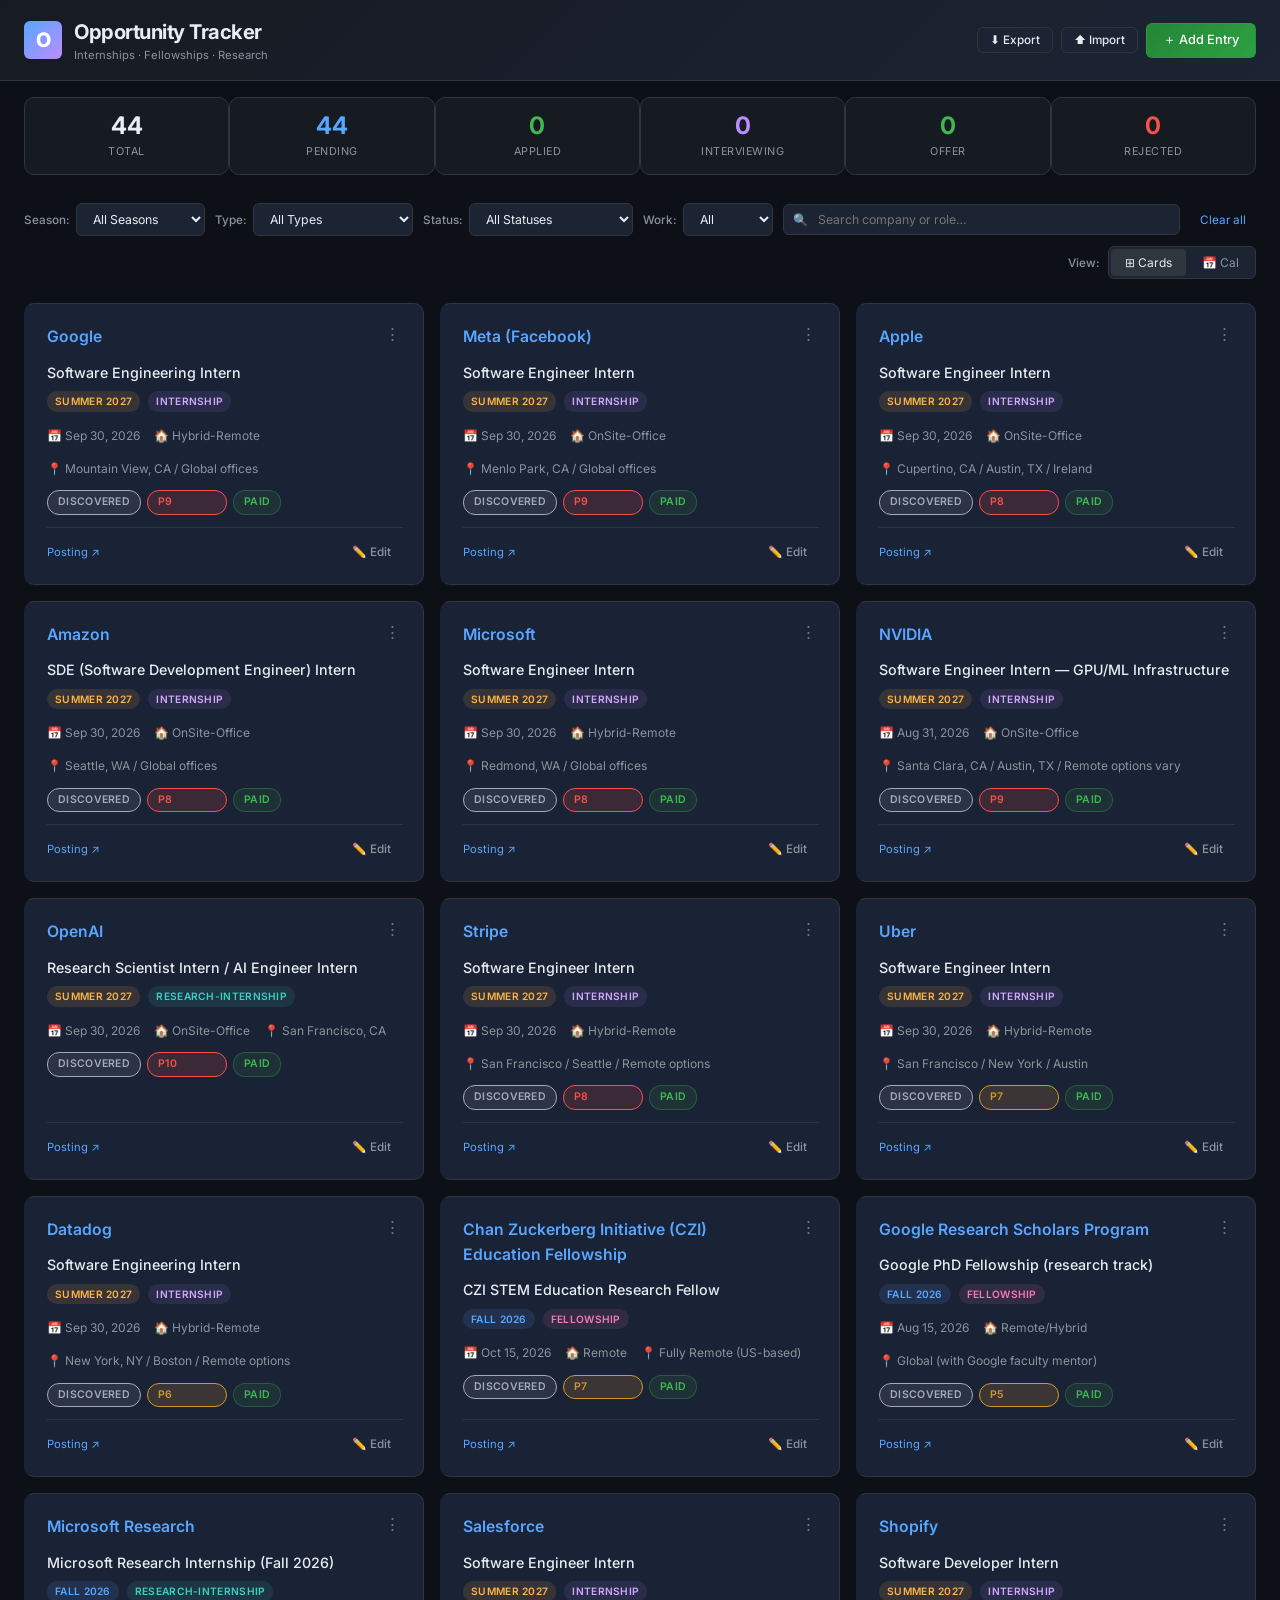
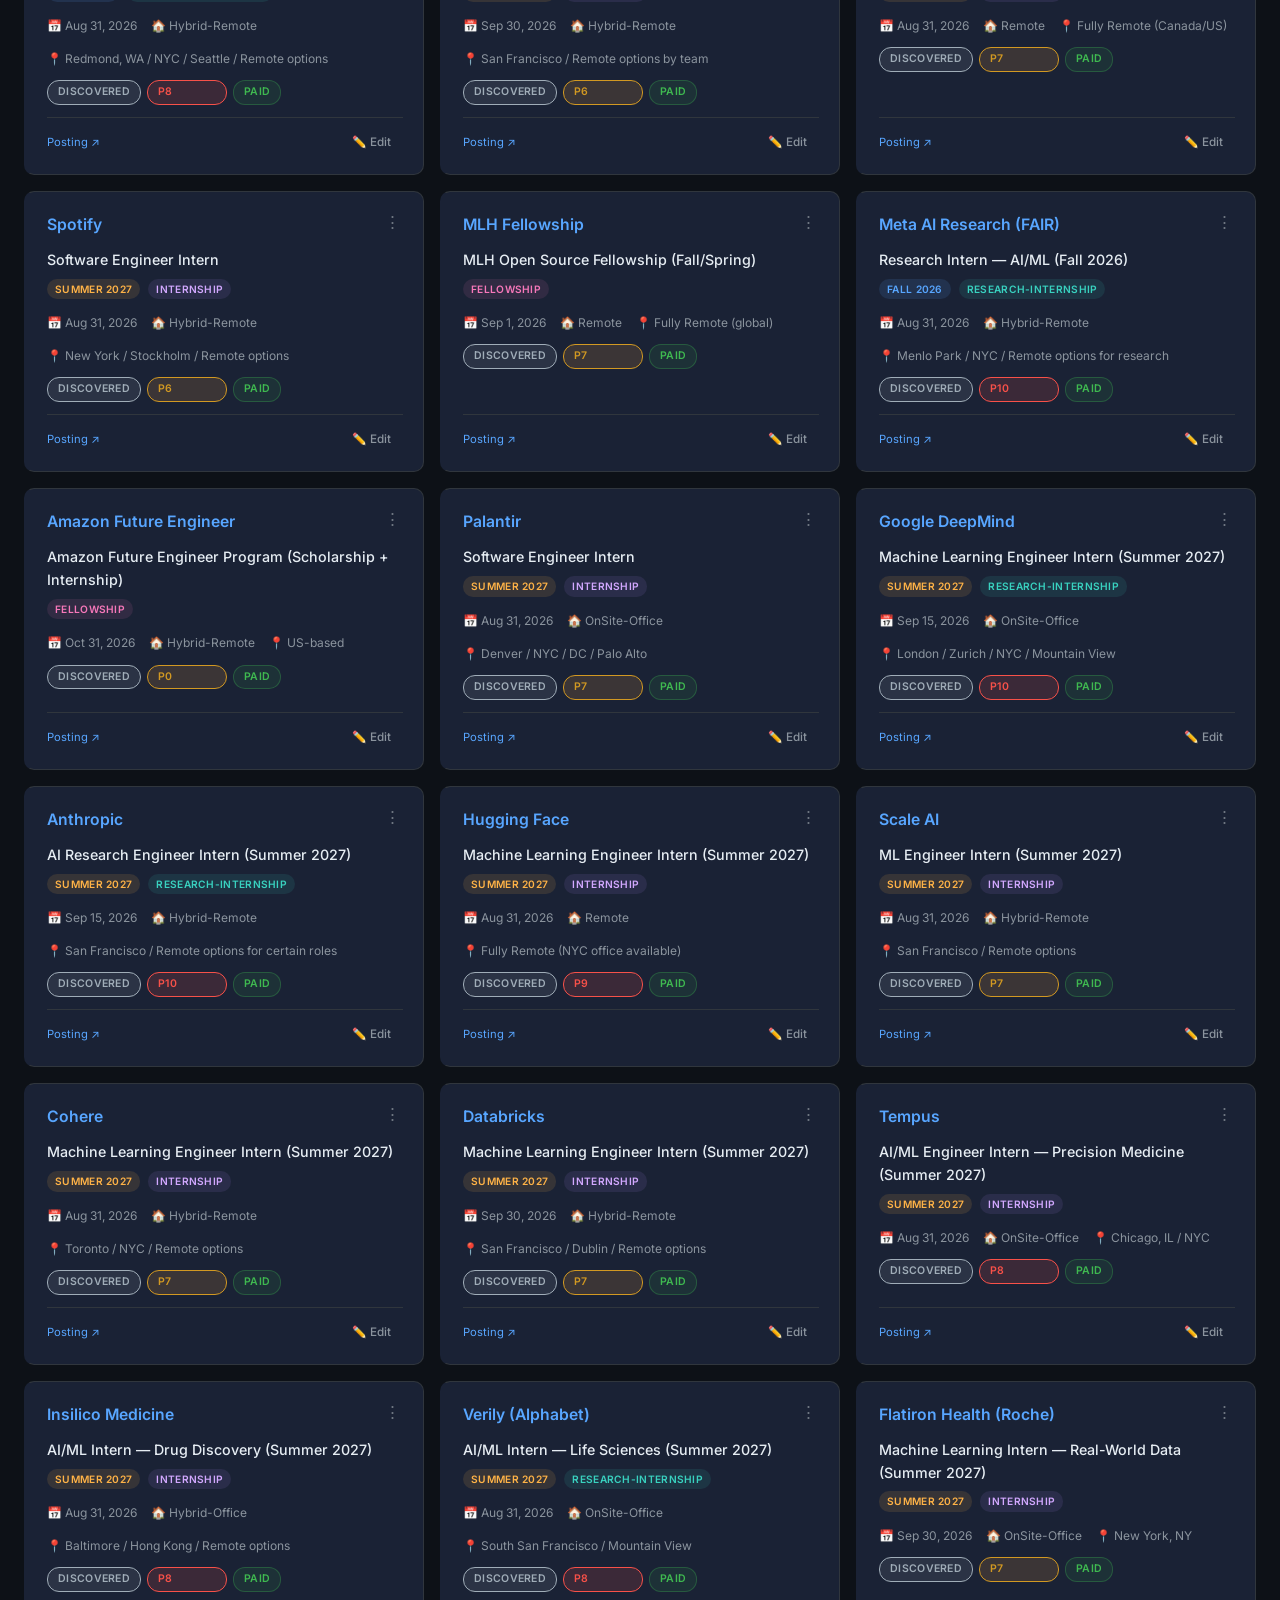
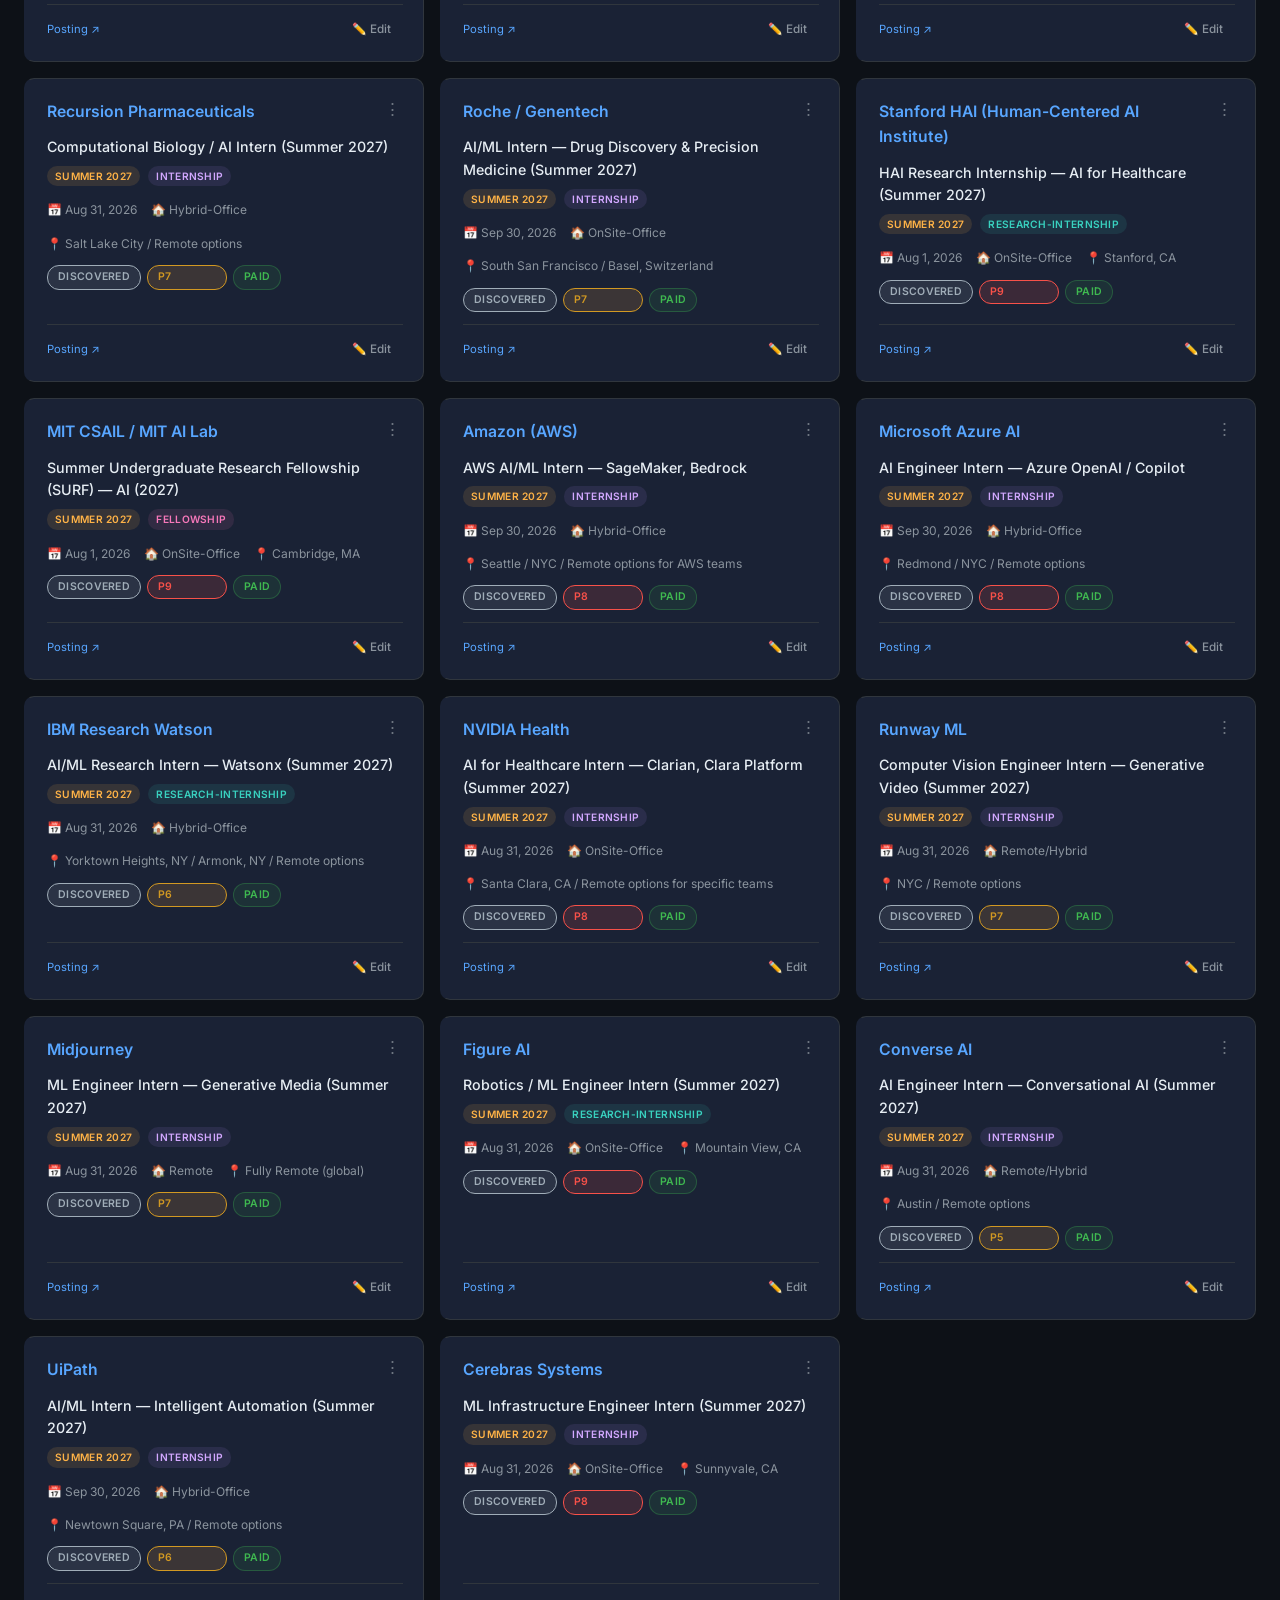
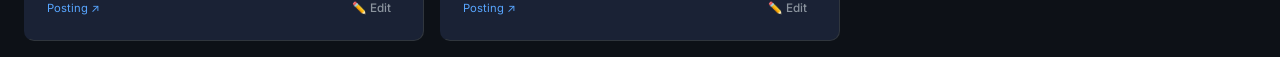
==== index.html @ b46d7ed2 "Initial internship tracker — 44 targets (AI/ML, healthcare, robotics, cloud)" ====
<!DOCTYPE html>
<html lang="en">
<head>
<meta charset="UTF-8">
<meta name="viewport" content="width=device-width, initial-scale=1.0">
<title>Opportunity Tracker — Fellowship & Internship Dashboard</title>
<link rel="preconnect" href="https://fonts.googleapis.com">
<link rel="preconnect" href="https://fonts.gstatic.com" crossorigin>
<link href="https://fonts.googleapis.com/css2?family=Inter:wght@300;400;500;600;700;800&display=swap" rel="stylesheet">
<style>
/* ========== CSS RESET & VARIABLES ========== */
*, *::before, *::after { box-sizing: border-box; margin: 0; padding: 0; }
:root {
  --bg-primary: #0d1117;
  --bg-secondary: #161b22;
  --bg-tertiary: #1c2333;
  --bg-card: #1a2235;
  --bg-card-hover: #1e2a42;
  --bg-input: #0d1117;
  --border-color: #30363d;
  --border-focus: #58a6ff;
  --text-primary: #e6edf3;
  --text-secondary: #8b949e;
  --text-muted: #6e7681;
  --accent-blue: #58a6ff;
  --accent-purple: #bc8cff;
  --accent-green: #3fb950;
  --accent-orange: #d29922;
  --accent-red: #f85149;
  --accent-cyan: #39d2c0;
  --accent-pink: #f778ba;
  --accent-yellow: #e3b341;
  --accent-gray: #8b949e;
  --shadow-sm: 0 1px 3px rgba(0,0,0,0.3);
  --shadow-md: 0 4px 12px rgba(0,0,0,0.4);
  --shadow-lg: 0 8px 30px rgba(0,0,0,0.5);
  --radius-sm: 6px;
  --radius-md: 10px;
  --radius-lg: 16px;
  --transition: 0.2s ease;
}
html { font-size: 15px; scroll-behavior: smooth; }
body {
  font-family: 'Inter', -apple-system, BlinkMacSystemFont, sans-serif;
  background: var(--bg-primary);
  color: var(--text-primary);
  line-height: 1.6;
  min-height: 100vh;
}
a { color: var(--accent-blue); text-decoration: none; }
a:hover { text-decoration: underline; }
button, select, input, textarea {
  font-family: inherit; font-size: inherit;
}

/* ========== SCROLLBAR ========== */
::-webkit-scrollbar { width: 8px; height: 8px; }
::-webkit-scrollbar-track { background: var(--bg-primary); }
::-webkit-scrollbar-thumb { background: var(--border-color); border-radius: 4px; }
::-webkit-scrollbar-thumb:hover { background: var(--text-muted); }

/* ========== HEADER ========== */
.app-header {
  background: linear-gradient(135deg, var(--bg-secondary) 0%, var(--bg-tertiary) 100%);
  border-bottom: 1px solid var(--border-color);
  padding: 16px 24px;
  position: sticky; top: 0; z-index: 100;
  backdrop-filter: blur(12px);
}
.header-inner {
  max-width: 1440px; margin: 0 auto;
  display: flex; align-items: center; justify-content: space-between; gap: 16px; flex-wrap: wrap;
}
.logo-area { display: flex; align-items: center; gap: 12px; }
.logo-icon {
  width: 38px; height: 38px; border-radius: var(--radius-sm);
  background: linear-gradient(135deg, var(--accent-blue), var(--accent-purple));
  display: flex; align-items: center; justify-content: center;
  font-size: 20px; font-weight: 800; color: #fff;
}
.logo-text { font-size: 1.35rem; font-weight: 700; letter-spacing: -0.5px; }
.logo-sub { font-size: 0.75rem; color: var(--text-secondary); font-weight: 400; margin-top: -2px; }
.header-actions { display: flex; align-items: center; gap: 8px; flex-wrap: wrap; }

/* ========== BUTTONS ========== */
.btn {
  display: inline-flex; align-items: center; gap: 6px;
  padding: 8px 16px; border-radius: var(--radius-sm);
  font-weight: 500; font-size: 0.85rem;
  border: 1px solid transparent; cursor: pointer;
  transition: all var(--transition); white-space: nowrap;
}
.btn-primary {
  background: linear-gradient(135deg, #238636, #2ea043);
  color: #fff; border-color: rgba(46,160,67,0.4);
}
.btn-primary:hover { background: linear-gradient(135deg, #2ea043, #3fb950); }
.btn-secondary {
  background: var(--bg-tertiary); color: var(--text-primary); border-color: var(--border-color);
}
.btn-secondary:hover { background: var(--border-color); }
.btn-danger { background: rgba(248,81,73,0.12); color: var(--accent-red); border-color: rgba(248,81,73,0.3); }
.btn-danger:hover { background: rgba(248,81,73,0.22); }
.btn-ghost {
  background: transparent; color: var(--text-secondary); border: none; padding: 8px 10px;
}
.btn-ghost:hover { color: var(--text-primary); background: rgba(255,255,255,0.06); }
.btn-sm { padding: 5px 12px; font-size: 0.78rem; }
.btn-icon {
  width: 34px; height: 34px; padding: 0; display: inline-flex;
  align-items: center; justify-content: center; border-radius: var(--radius-sm);
  background: var(--bg-tertiary); color: var(--text-secondary); border: 1px solid var(--border-color);
  cursor: pointer; transition: all var(--transition); font-size: 1rem;
}
.btn-icon:hover { color: var(--text-primary); background: var(--border-color); }

/* ========== STATS BAR ========== */
.stats-bar {
  display: flex; gap: 0; overflow-x: auto; padding: 16px 24px;
  max-width: 1440px; margin: 0 auto;
}
.stat-card {
  flex: 1; min-width: 120px; padding: 14px 18px;
  background: var(--bg-secondary); border: 1px solid var(--border-color);
  border-radius: var(--radius-md); text-align: center;
  transition: all var(--transition); cursor: pointer;
}
.stat-card:hover { transform: translateY(-2px); box-shadow: var(--shadow-md); }
.stat-card.active { border-color: var(--accent-blue); box-shadow: 0 0 0 1px var(--accent-blue); }
.stat-count { font-size: 1.6rem; font-weight: 700; line-height: 1.2; }
.stat-label { font-size: 0.72rem; color: var(--text-secondary); text-transform: uppercase; letter-spacing: 0.5px; margin-top: 2px; }

/* Status badge colors */
.badge-discovered    { background: rgba(139,148,158,0.15); color: #a0adb8; border-color: rgba(139,148,158,0.3); }
.badge-saving        { background: rgba(188,140,255,0.12); color: #bc8cff; border-color: rgba(188,140,255,0.3); }
.badge-tailored-cv   { background: rgba(88,166,255,0.12); color: #79b8ff; border-color: rgba(88,166,255,0.3); }
.badge-applying      { background: rgba(243,162,65,0.12); color: #f0a040; border-color: rgba(243,162,65,0.3); }
.badge-applied       { background: rgba(88,166,255,0.12); color: var(--accent-blue); border-color: rgba(88,166,255,0.3); }
.badge-screened      { background: rgba(63,185,80,0.12); color: #56d364; border-color: rgba(63,185,80,0.3); }
.badge-oa-pending    { background: rgba(243,162,65,0.12); color: var(--accent-orange); border-color: rgba(243,162,65,0.3); }
.badge-oa-done       { background: rgba(57,210,192,0.12); color: var(--accent-cyan); border-color: rgba(57,210,192,0.3); }
.badge-interview     { background: rgba(88,166,255,0.12); color: #79b8ff; border-color: rgba(88,166,255,0.3); }
.badge-tech-int1     { background: rgba(188,140,255,0.12); color: var(--accent-purple); border-color: rgba(188,140,255,0.3); }
.badge-tech-int2     { background: rgba(188,140,255,0.12); color: #d2a8ff; border-color: rgba(188,140,255,0.3); }
.badge-superday      { background: rgba(247,120,186,0.12); color: var(--accent-pink); border-color: rgba(247,120,186,0.3); }
.badge-offer         { background: rgba(63,185,80,0.12); color: var(--accent-green); border-color: rgba(63,185,80,0.3); }
.badge-accepted      { background: rgba(46,160,67,0.15); color: #5ee05e; border-color: rgba(46,160,67,0.4); }
.badge-rejected      { background: rgba(248,81,73,0.12); color: var(--accent-red); border-color: rgba(248,81,73,0.3); }
.badge-waitlisted    { background: rgba(210,153,34,0.12); color: var(--accent-yellow); border-color: rgba(210,153,34,0.3); }
.badge-archived      { background: rgba(139,148,158,0.08); color: var(--text-muted); border-color: rgba(139,148,158,0.2); }

.priority-high   { background: rgba(248,81,73,0.15); color: #f85149; }
.priority-medium  { background: rgba(243,162,65,0.15); color: var(--accent-orange); }
.priority-low     { background: rgba(63,185,80,0.15); color: #3fb950; }

/* ========== FILTER BAR ========== */
.filter-bar {
  display: flex; gap: 10px; padding: 12px 24px 8px; max-width: 1440px; margin: 0 auto;
  flex-wrap: wrap; align-items: center;
}
.filter-group { display: flex; align-items: center; gap: 6px; }
.filter-label { font-size: 0.78rem; color: var(--text-secondary); font-weight: 500; white-space: nowrap; }
.filter-select, .filter-input {
  background: var(--bg-tertiary); color: var(--text-primary); border: 1px solid var(--border-color);
  padding: 7px 12px; border-radius: var(--radius-sm); font-size: 0.82rem; cursor: pointer;
  transition: border-color var(--transition); outline: none; min-width: 0;
}
.filter-select:focus, .filter-input:focus { border-color: var(--border-focus); box-shadow: 0 0 0 2px rgba(88,166,255,0.15); }
.filter-select option { background: var(--bg-secondary); color: var(--text-primary); }
.search-box {
  flex: 1; min-width: 200px; position: relative;
}
.search-box input {
  width: 100%; background: var(--bg-tertiary); color: var(--text-primary);
  border: 1px solid var(--border-color); padding: 7px 12px 7px 34px;
  border-radius: var(--radius-sm); font-size: 0.82rem; outline: none;
  transition: border-color var(--transition);
}
.search-box input:focus { border-color: var(--border-focus); box-shadow: 0 0 0 2px rgba(88,166,255,0.15); }
.search-box::before {
  content: '🔍'; position: absolute; left: 10px; top: 50%; transform: translateY(-50%);
  font-size: 0.8rem; pointer-events: none; z-index: 1;
}
.clear-filters {
  background: none; border: none; color: var(--accent-blue); cursor: pointer;
  font-size: 0.78rem; padding: 6px 10px; white-space: nowrap;
}
.clear-filters:hover { text-decoration: underline; }

/* ========== VIEW TOGGLE ========== */
.view-toggle {
  display: flex; gap: 2px; background: var(--bg-tertiary); border-radius: var(--radius-sm); padding: 2px;
  border: 1px solid var(--border-color);
}
.view-btn {
  padding: 6px 14px; border: none; background: transparent; color: var(--text-secondary);
  cursor: pointer; border-radius: 4px; font-size: 0.8rem; transition: all var(--transition);
}
.view-btn.active { background: var(--border-color); color: var(--text-primary); }
.view-btn:hover:not(.active) { color: var(--text-primary); }

/* ========== CARD GRID ========== */
.card-container {
  padding: 16px 24px; max-width: 1440px; margin: 0 auto;
}
.card-grid {
  display: grid; grid-template-columns: repeat(auto-fill, minmax(360px, 1fr)); gap: 16px;
}
.card {
  background: var(--bg-card); border: 1px solid var(--border-color);
  border-radius: var(--radius-md); padding: 20px; position: relative;
  transition: all var(--transition); display: flex; flex-direction: column;
}
.card:hover { background: var(--bg-card-hover); border-color: #484f58; transform: translateY(-2px); box-shadow: var(--shadow-md); }
.card-header { display: flex; justify-content: space-between; align-items: flex-start; gap: 10px; margin-bottom: 12px; }
.company-name { font-size: 1.05rem; font-weight: 600; color: var(--accent-blue); }
.card-menu-btn { background: none; border: none; color: var(--text-muted); cursor: pointer; font-size: 1.1rem; padding: 2px; line-height: 1; }
.card-menu-btn:hover { color: var(--text-primary); }
.role-title { font-size: 0.95rem; font-weight: 500; color: var(--text-primary); margin-bottom: 4px; }
.season-badge, .type-badge {
  display: inline-block; padding: 2px 8px; border-radius: 10px; font-size: 0.68rem; font-weight: 600;
  text-transform: uppercase; letter-spacing: 0.3px; margin-right: 4px; margin-bottom: 6px;
}
.season-summer { background: rgba(255,179,71,0.12); color: #ffb347; }
.season-fall   { background: rgba(88,166,255,0.12); color: var(--accent-blue); }
.season-spring  { background: rgba(63,185,80,0.12); color: #3fb950; }
.type-internship { background: rgba(188,140,255,0.1); color: #d2a8ff; }
.type-fellowship { background: rgba(247,120,186,0.1); color: var(--accent-pink); }
.type-research   { background: rgba(57,210,192,0.1); color: var(--accent-cyan); }
.card-meta { display: flex; gap: 14px; flex-wrap: wrap; margin-bottom: 12px; font-size: 0.8rem; color: var(--text-secondary); }
.meta-item { display: flex; align-items: center; gap: 4px; }
.card-badges { display: flex; gap: 6px; flex-wrap: wrap; margin-bottom: 12px; }
.status-badge, .priority-badge {
  padding: 3px 10px; border-radius: 12px; font-size: 0.7rem; font-weight: 600;
  text-transform: uppercase; letter-spacing: 0.3px; border: 1px solid;
}
.priority-badge { width: 80px; justify-content: center; }
.card-footer { margin-top: auto; padding-top: 12px; border-top: 1px solid var(--border-color); display: flex; justify-content: space-between; align-items: center; gap: 6px; flex-wrap: wrap; }
.card-actions { display: flex; gap: 4px; }
.card-links { font-size: 0.75rem; color: var(--text-muted); }
.card-links a { margin-right: 8px; color: var(--accent-blue); }

/* ========== DROPDOWN MENU ========== */
.dropdown-menu {
  position: absolute; top: 100%; right: 0; background: var(--bg-secondary); border: 1px solid var(--border-color);
  border-radius: var(--radius-sm); box-shadow: var(--shadow-lg); z-index: 50; min-width: 140px; padding: 4px; display: none;
}
.dropdown-menu.show { display: block; }
.dropdown-item {
  display: flex; align-items: center; gap: 8px; width: 100%; padding: 8px 12px;
  background: none; border: none; color: var(--text-primary); cursor: pointer;
  font-size: 0.82rem; border-radius: 4px; text-align: left;
}
.dropdown-item:hover { background: rgba(255,255,255,0.06); }
.dropdown-divider { height: 1px; background: var(--border-color); margin: 4px 0; }

/* ========== CALENDAR VIEW ========== */
.calendar-container { padding: 16px 24px; max-width: 1440px; margin: 0 auto; display: none; }
.calendar-container.active { display: block; }
.calendar-header { display: flex; justify-content: space-between; align-items: center; margin-bottom: 16px; }
.calendar-grid {
  display: grid; grid-template-columns: repeat(7, 1fr); gap: 2px;
}
.calendar-day-name { text-align: center; font-size: 0.72rem; color: var(--text-muted); font-weight: 600; padding: 8px; text-transform: uppercase; }
.calendar-day {
  min-height: 90px; background: var(--bg-secondary); border: 1px solid transparent;
  padding: 6px; transition: all var(--transition);
}
.calendar-day:hover { border-color: var(--border-color); }
.calendar-day.today { background: rgba(88,166,255,0.08); border-color: var(--accent-blue); }
.calendar-day.other-month { opacity: 0.3; }
.day-number { font-size: 0.75rem; color: var(--text-secondary); margin-bottom: 4px; }
.deadline-item {
  padding: 2px 6px; border-radius: 3px; font-size: 0.65rem; margin-bottom: 2px;
  background: rgba(248,81,73,0.15); color: #f8a098; cursor: pointer; white-space: nowrap; overflow: hidden; text-overflow: ellipsis;
}
.deadline-item:hover { background: rgba(248,81,73,0.25); }

/* ========== MODAL ========== */
.modal-overlay {
  position: fixed; inset: 0; background: rgba(0,0,0,0.65); z-index: 1000;
  display: flex; align-items: center; justify-content: center; padding: 20px;
  opacity: 0; visibility: hidden; transition: all 0.25s ease;
}
.modal-overlay.show { opacity: 1; visibility: visible; }
.modal {
  background: var(--bg-secondary); border: 1px solid var(--border-color);
  border-radius: var(--radius-lg); width: 100%; max-width: 780px; max-height: 90vh;
  display: flex; flex-direction: column; box-shadow: var(--shadow-lg);
}
.modal-header {
  padding: 20px 24px; border-bottom: 1px solid var(--border-color);
  display: flex; justify-content: space-between; align-items: center; flex-shrink: 0;
}
.modal-title { font-size: 1.1rem; font-weight: 600; }
.modal-close { background: none; border: none; color: var(--text-secondary); cursor: pointer; font-size: 1.3rem; padding: 4px; line-height: 1; }
.modal-close:hover { color: var(--accent-red); }
.modal-body { padding: 20px 24px; overflow-y: auto; flex: 1; }
.modal-footer {
  padding: 16px 24px; border-top: 1px solid var(--border-color);
  display: flex; justify-content: flex-end; gap: 8px; flex-shrink: 0;
}
.form-section { margin-bottom: 20px; }
.form-section-title { font-size: 0.78rem; font-weight: 600; color: var(--text-muted); text-transform: uppercase; letter-spacing: 0.8px; margin-bottom: 10px; padding-bottom: 4px; border-bottom: 1px solid var(--border-color); }
.form-row { display: flex; gap: 12px; margin-bottom: 12px; flex-wrap: wrap; }
.form-group { display: flex; flex-direction: column; flex: 1; min-width: 0; }
.form-group.half { flex: 0.5; min-width: 160px; }
.form-group.full { flex: 1; }
.form-label { font-size: 0.75rem; color: var(--text-secondary); margin-bottom: 4px; font-weight: 500; }
.form-input, .form-select, .form-textarea {
  background: var(--bg-input); color: var(--text-primary); border: 1px solid var(--border-color);
  padding: 9px 12px; border-radius: var(--radius-sm); font-size: 0.85rem; outline: none;
  transition: border-color var(--transition); width: 100%;
}
.form-input:focus, .form-select:focus, .form-textarea:focus { border-color: var(--border-focus); box-shadow: 0 0 0 2px rgba(88,166,255,0.12); }
.form-textarea { resize: vertical; min-height: 70px; }
.form-select option { background: var(--bg-secondary); }
.checkbox-label { display: flex; align-items: center; gap: 8px; cursor: pointer; font-size: 0.85rem; color: var(--text-primary); }
.checkbox-input { width: 16px; height: 16px; accent-color: var(--accent-green); cursor: pointer; }

/* Array inputs */
.array-list { display: flex; flex-direction: column; gap: 6px; margin-top: 4px; }
.array-item { display: flex; gap: 6px; align-items: center; }
.array-item .form-input { flex: 1; }
.array-remove {
  background: none; border: none; color: var(--accent-red); cursor: pointer;
  font-size: 1rem; padding: 4px 6px; flex-shrink: 0; opacity: 0.6;
}
.array-remove:hover { opacity: 1; }
.array-add-btn { background: none; border: 1px dashed var(--border-color); color: var(--text-secondary); cursor: pointer; font-size: 0.78rem; padding: 5px 10px; border-radius: var(--radius-sm); width: 100%; text-align: center; margin-top: 4px; }
.array-add-btn:hover { border-color: var(--accent-blue); color: var(--accent-blue); }

/* Sub-object cards */
.sub-object-card {
  background: var(--bg-tertiary); border: 1px solid var(--border-color); border-radius: var(--radius-sm); padding: 14px; margin-bottom: 8px;
}
.sub-object-header { display: flex; justify-content: space-between; align-items: center; margin-bottom: 8px; }
.sub-object-title { font-size: 0.75rem; font-weight: 600; color: var(--accent-blue); }
.sub-object-remove { background: none; border: none; color: var(--accent-red); cursor: pointer; font-size: 0.9rem; }

/* ========== EMPTY STATE ========== */
.empty-state {
  text-align: center; padding: 60px 24px; color: var(--text-secondary);
}
.empty-icon { font-size: 3rem; margin-bottom: 12px; opacity: 0.5; }
.empty-title { font-size: 1.1rem; font-weight: 600; margin-bottom: 6px; color: var(--text-primary); }
.empty-desc { font-size: 0.85rem; max-width: 360px; margin: 0 auto; }

/* ========== TOAST ========== */
.toast-container { position: fixed; bottom: 24px; right: 24px; z-index: 2000; display: flex; flex-direction: column; gap: 8px; }
.toast {
  background: var(--bg-secondary); border: 1px solid var(--border-color); border-radius: var(--radius-md);
  padding: 12px 18px; box-shadow: var(--shadow-lg); font-size: 0.85rem; color: var(--text-primary);
  animation: toastIn 0.3s ease, toastOut 0.3s ease 2.7s forwards; max-width: 340px;
}
.toast.success { border-left: 3px solid var(--accent-green); }
.toast.error { border-left: 3px solid var(--accent-red); }
@keyframes toastIn { from { opacity: 0; transform: translateY(20px); } to { opacity: 1; transform: translateY(0); } }
@keyframes toastOut { from { opacity: 1; } to { opacity: 0; transform: translateY(-10px); } }

/* ========== TABS (in modal) ========== */
.modal-tabs { display: flex; gap: 0; border-bottom: 1px solid var(--border-color); margin-bottom: 16px; flex-wrap: wrap; }
.modal-tab {
  padding: 8px 16px; background: none; border: none; color: var(--text-secondary); cursor: pointer;
  font-size: 0.8rem; font-weight: 500; border-bottom: 2px solid transparent; transition: all var(--transition);
}
.modal-tab.active { color: var(--accent-blue); border-bottom-color: var(--accent-blue); }
.modal-tab:hover:not(.active) { color: var(--text-primary); }
.tab-content { display: none; }
.tab-content.active { display: block; }

/* ========== RESPONSIVE ========== */
@media (max-width: 768px) {
  .app-header { padding: 12px 16px; }
  .stats-bar { padding: 12px 16px; gap: 0; }
  .filter-bar { padding: 10px 16px; gap: 8px; }
  .card-container, .calendar-container { padding: 12px 16px; }
  .card-grid { grid-template-columns: 1fr; }
  .stat-card { min-width: 90px; padding: 10px 12px; }
  .stat-count { font-size: 1.3rem; }
  .form-row { flex-direction: column; gap: 8px; }
  .form-group.half { min-width: 100%; }
  .modal { max-width: 100%; margin: 10px; }
  .header-inner { flex-direction: column; align-items: flex-start; }
}

/* ========== HIDDEN FILE INPUT ========== */
.hidden-input { display: none; }

/* ========== URGENT DEADLINE FLASH ========== */.card.deadline-urgent .card-header { animation: pulse-red 2s ease-in-out infinite; }
@keyframes pulse-red {
  0%, 100% { border-left-color: transparent; }
  50% { border-left-color: var(--accent-red); }
}
.card { border-left: 3px solid transparent; transition: all var(--transition); }
</style>
</head>
<body>

<!-- HEADER -->
<header class="app-header">
  <div class="header-inner">
    <div class="logo-area">
      <div class="logo-icon">O</div>
      <div>
        <div class="logo-text">Opportunity Tracker</div>
        <div class="logo-sub">Internships · Fellowships · Research</div>
      </div>
    </div>
    <div class="header-actions">
      <button class="btn btn-secondary btn-sm" id="btn-export" title="Export data as JSON">⬇ Export</button>
      <button class="btn btn-secondary btn-sm" id="btn-import" title="Import JSON data">⬆ Import</button>
      <input type="file" id="import-input" accept=".json" class="hidden-input">
      <button class="btn btn-primary" id="btn-add">＋ Add Entry</button>
    </div>
  </div>
</header>

<!-- STATS BAR -->
<div class="stats-bar" id="stats-bar"></div>

<!-- FILTER BAR -->
<div class="filter-bar">
  <div class="filter-group">
    <span class="filter-label">Season:</span>
    <select class="filter-select" id="filter-season">
      <option value="">All Seasons</option>
      <option value="Summer 2027">Summer 2027</option>
      <option value="Fall 2026">Fall 2026</option>
      <option value="Spring 2027">Spring 2027</option>
    </select>
  </div>
  <div class="filter-group">
    <span class="filter-label">Type:</span>
    <select class="filter-select" id="filter-type">
      <option value="">All Types</option>
      <option value="Internship">Internship</option>
      <option value="Fellowship">Fellowship</option>
      <option value="Research-Internship">Research Internship</option>
    </select>
  </div>
  <div class="filter-group">
    <span class="filter-label">Status:</span>
    <select class="filter-select" id="filter-status">
      <option value="">All Statuses</option>
      <option value="Discovered">Discovered</option>
      <option value="Saving">Saving</option>
      <option value="Tailored-CV">Tailored CV</option>
      <option value="Applying">Applying</option>
      <option value="Applied">Applied</option>
      <option value="Screened">Screened</option>
      <option value="OA-Pending">OA Pending</option>
      <option value="OA-Done">OA Done</option>
      <option value="Interview-Scheduled">Interview Scheduled</option>
      <option value="Tech-Int1">Tech Int 1</option>
      <option value="Tech-Int2">Tech Int 2</option>
      <option value="Superday">Superday</option>
      <option value="Offer">Offer</option>
      <option value="Accepted">Accepted</option>
      <option value="Rejected">Rejected</option>
      <option value="Waitlisted">Waitlisted</option>
      <option value="Archived">Archived</option>
    </select>
  </div>
  <div class="filter-group">
    <span class="filter-label">Work:</span>
    <select class="filter-select" id="filter-work-model">
      <option value="">All</option>
      <option value="Remote">Remote</option>
      <option value="Hybrid">Hybrid</option>
      <option value="Onsite">Onsite</option>
    </select>
  </div>
  <div class="filter-group search-box">
    <input type="text" id="filter-search" placeholder="Search company or role…">
  </div>
  <button class="clear-filters" id="btn-clear-filters">Clear all</button>
  <div style="margin-left:auto; display:flex; align-items:center; gap:8px;">
    <span class="filter-label">View:</span>
    <div class="view-toggle">
      <button class="view-btn active" data-view="cards">⊞ Cards</button>
      <button class="view-btn" data-view="calendar">📅 Cal</button>
    </div>
  </div>
</div>

<!-- CARD GRID -->
<div class="card-container" id="view-cards">
  <div class="card-grid" id="card-grid"></div>
</div>

<!-- CALENDAR VIEW -->
<div class="calendar-container" id="view-calendar">
  <div class="calendar-header">
    <button class="btn btn-ghost" id="cal-prev">◀ Prev</button>
    <h3 id="cal-month-year" style="font-size:1.05rem;"></h3>
    <button class="btn btn-ghost" id="cal-next">Next ▶</button>
  </div>
  <div class="calendar-grid" id="cal-grid"></div>
</div>

<!-- MODAL -->
<div class="modal-overlay" id="modal-overlay">
  <div class="modal" id="entry-modal">
    <div class="modal-header">
      <h2 class="modal-title" id="modal-title">Add Entry</h2>
      <button class="modal-close" id="modal-close">✕</button>
    </div>
    <div class="modal-body">
      <div class="modal-tabs">
        <button class="modal-tab active" data-tab="basic">Basic Info</button>
        <button class="modal-tab" data-tab="details">Details</button>
        <button class="modal-tab" data-tab="projects">Projects</button>
      </div>

      <!-- BASIC TAB -->
      <div class="tab-content active" id="tab-basic">
        <div class="form-row">
          <div class="form-group half">
            <label class="form-label">Company *</label>
            <input type="text" class="form-input" id="f-company" required>
          </div>
          <div class="form-group half">
            <label class="form-label">Role Title *</label>
            <input type="text" class="form-input" id="f-role-title" required>
          </div>
        </div>
        <div class="form-row">
          <div class="form-group half">
            <label class="form-label">Season</label>
            <select class="form-select" id="f-season">
              <option value="">— select —</option>
              <option value="Summer 2027">Summer 2027</option>
              <option value="Fall 2026">Fall 2026</option>
              <option value="Spring 2027">Spring 2027</option>
            </select>
          </div>
          <div class="form-group half">
            <label class="form-label">Opportunity Type</label>
            <select class="form-select" id="f-opportunity-type">
              <option value="">— select —</option>
              <option value="Internship">Internship</option>
              <option value="Fellowship">Fellowship</option>
              <option value="Research-Internship">Research Internship</option>
            </select>
          </div>
        </div>
        <div class="form-row">
          <div class="form-group half">
            <label class="form-label">Status</label>
            <select class="form-select" id="f-status">
              <option value="Discovered">Discovered</option>
              <option value="Saving">Saving</option>
              <option value="Tailored-CV">Tailored CV</option>
              <option value="Applying">Applying</option>
              <option value="Applied">Applied</option>
              <option value="Screened">Screened</option>
              <option value="OA-Pending">OA Pending</option>
              <option value="OA-Done">OA Done</option>
              <option value="Interview-Scheduled">Interview Scheduled</option>
              <option value="Tech-Int1">Tech Int 1</option>
              <option value="Tech-Int2">Tech Int 2</option>
              <option value="Superday">Superday</option>
              <option value="Offer">Offer</option>
              <option value="Accepted">Accepted</option>
              <option value="Rejected">Rejected</option>
              <option value="Waitlisted">Waitlisted</option>
              <option value="Archived">Archived</option>
            </select>
          </div>
          <div class="form-group half">
            <label class="form-label">Work Model</label>
            <select class="form-select" id="f-work-model">
              <option value="">— select —</option>
              <option value="Remote">Remote</option>
              <option value="Hybrid">Hybrid</option>
              <option value="Onsite">Onsite</option>
            </select>
          </div>
        </div>
        <div class="form-row">
          <div class="form-group half">
            <label class="form-label">Deadline</label>
            <input type="date" class="form-input" id="f-deadline">
          </div>
          <div class="form-group half">
            <label class="form-label">Priority Score (1-10)</label>
            <input type="number" class="form-input" id="f-priority-score" min="1" max="10" value="5">
          </div>
        </div>
      </div>

      <!-- DETAILS TAB -->
      <div class="tab-content" id="tab-details">
        <div class="form-section-title">Links</div>
        <div class="form-row">
          <div class="form-group full">
            <label class="form-label">Posting Link</label>
            <input type="url" class="form-input" id="f-posting-link" placeholder="https://…">
          </div>
        </div>
        <div class="form-row">
          <div class="form-group half">
            <label class="form-label">Application Link</label>
            <input type="url" class="form-input" id="f-application-link" placeholder="https://…">
          </div>
          <div class="form-group half">
            <label class="form-label">Director Link</label>
            <input type="url" class="form-input" id="f-director-link" placeholder="https://…">
          </div>
        </div>
        <div class="form-section-title" style="margin-top:18px;">Details</div>
        <div class="form-row">
          <div class="form-group half">
            <label class="form-label">Location</label>
            <input type="text" class="form-input" id="f-location">
          </div>
          <div class="form-group half">
            <label class="form-label">Team Name</label>
            <input type="text" class="form-input" id="f-team-name">
          </div>
        </div>
        <div class="form-row">
          <div class="form-group">
            <label class="checkbox-label">
              <input type="checkbox" class="checkbox-input" id="f-is-paid"> Paid Opportunity
            </label>
          </div>
        </div>
        <div class="form-row">
          <div class="form-group full">
            <label class="form-label">Compensation Note</label>
            <input type="text" class="form-input" id="f-compensation-note">
          </div>
        </div>
        <div class="form-row">
          <div class="form-group full">
            <label class="form-label">Role Summary</label>
            <textarea class="form-textarea" id="f-role-summary" rows="3"></textarea>
          </div>
        </div>
        <div class="form-row">
          <div class="form-group full">
            <label class="form-label">Cover Letter Hook</label>
            <input type="text" class="form-input" id="f-cover-letter-hook">
          </div>
        </div>
        <div class="form-section-title" style="margin-top:18px;">Key Requirements</div>
        <div class="array-list" id="requirements-list"></div>
        <button class="array-add-btn" onclick="addArrayItem('requirements-list','Req')">+ Add Requirement</button>
        <div class="form-section-title" style="margin-top:18px;">Nice-to-Haves</div>
        <div class="array-list" id="nice-haves-list"></div>
        <button class="array-add-btn" onclick="addArrayItem('nice-haves-list','Nice')">+ Add Nice-to-have</button>
      </div>

      <!-- PROJECTS TAB -->
      <div class="tab-content" id="tab-projects">
        <div class="form-section-title">Suggested Projects for This Opportunity</div>
        <div id="suggested-projects-list"></div>
        <button class="array-add-btn" onclick="addSuggestedProject()">+ Add Suggested Project</button>
        <div class="form-section-title" style="margin-top:18px;">Existing Projects Match</div>
        <div id="existing-projects-match-list"></div>
        <button class="array-add-btn" onclick="addExistingMatch()">+ Add Existing Match</button>
        <div class="form-section-title" style="margin-top:18px; padding-top:12px; border-top:1px solid var(--border-color);">Notes</div>
        <div class="form-row">
          <div class="form-group full">
            <textarea class="form-textarea" id="f-personal-note" rows="3" placeholder="Personal notes, thoughts…"></textarea>
          </div>
        </div>
        <div class="form-row">
          <div class="form-group full">
            <textarea class="form-textarea" id="f-notes" rows="3" placeholder="General notes…"></textarea>
          </div>
        </div>
      </div>
    </div>
    <div class="modal-footer">
      <button class="btn btn-danger" id="btn-delete" style="display:none; margin-right:auto;">Delete</button>
      <button class="btn btn-secondary" id="btn-cancel">Cancel</button>
      <button class="btn btn-primary" id="btn-save">Save Entry</button>
    </div>
  </div>
</div>

<!-- TOAST CONTAINER -->
<div class="toast-container" id="toast-container"></div>

<script src="app.js"></script>
</body>
</html>
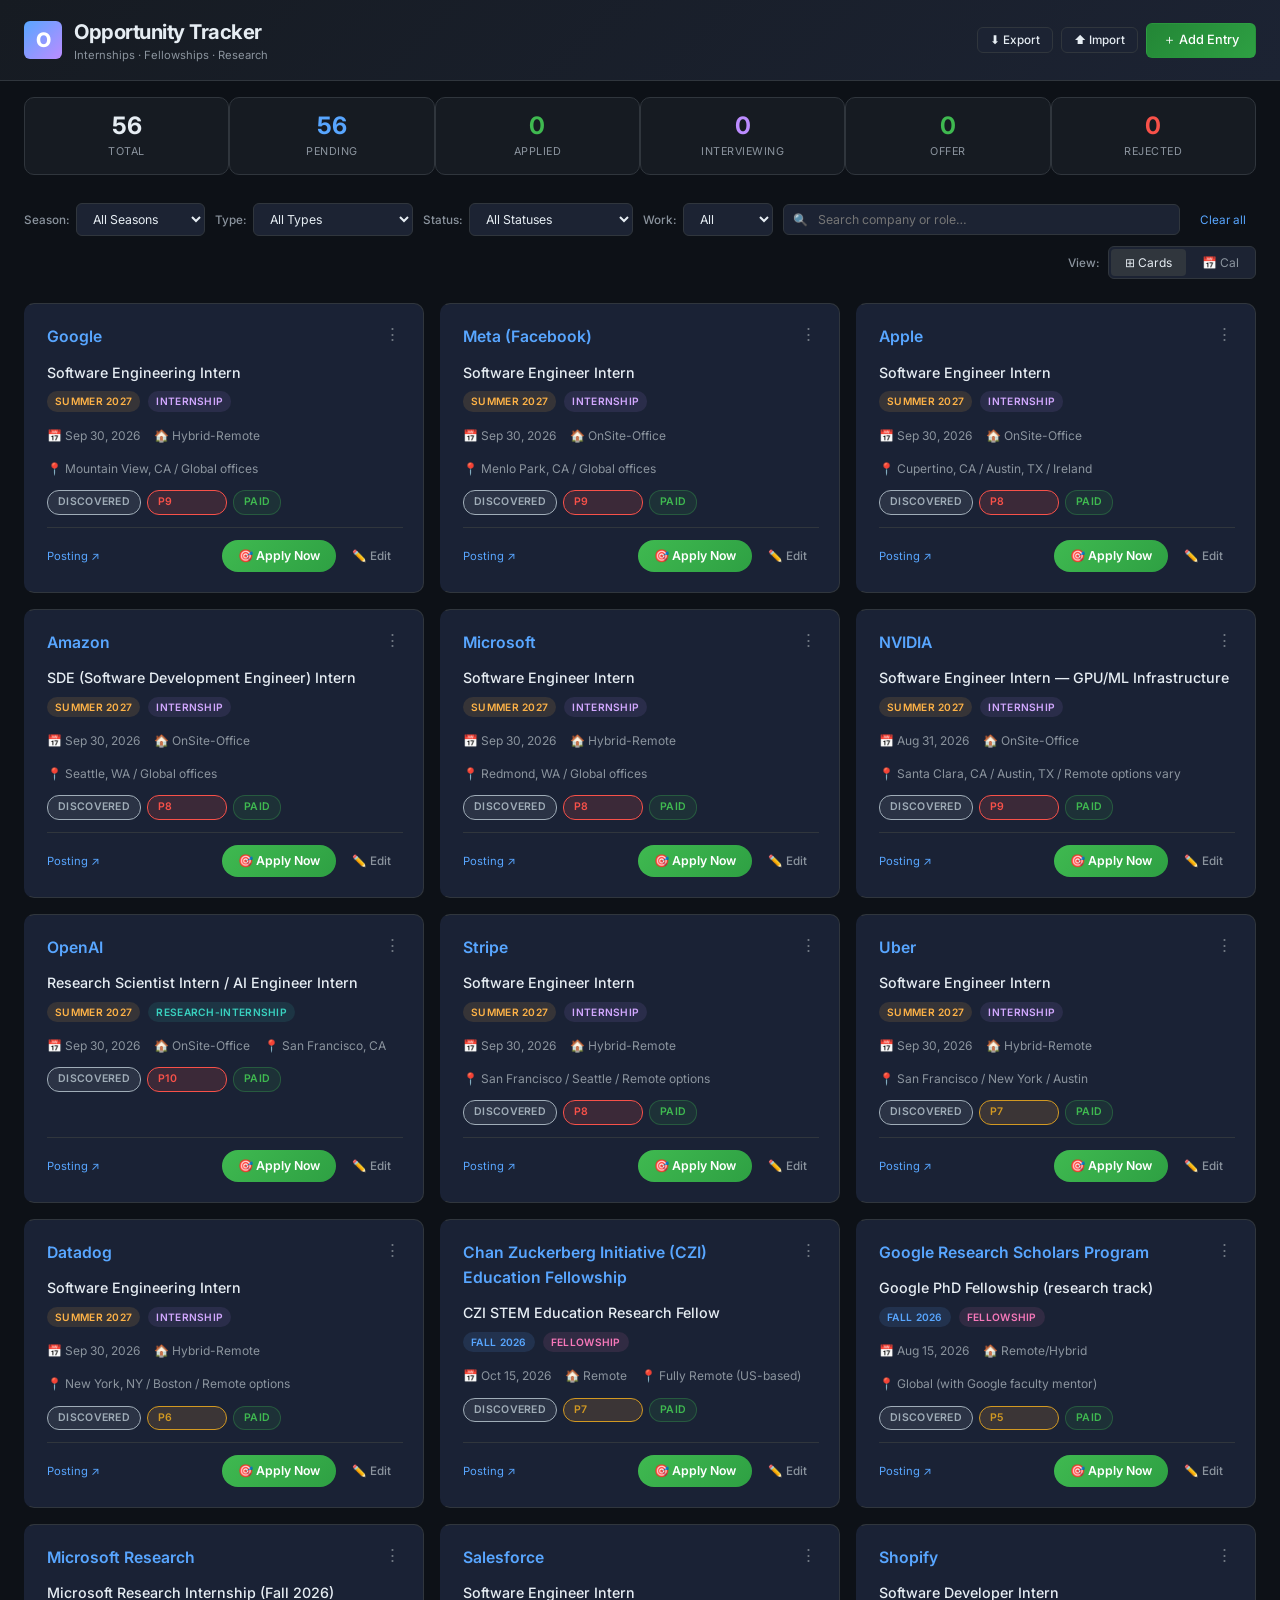
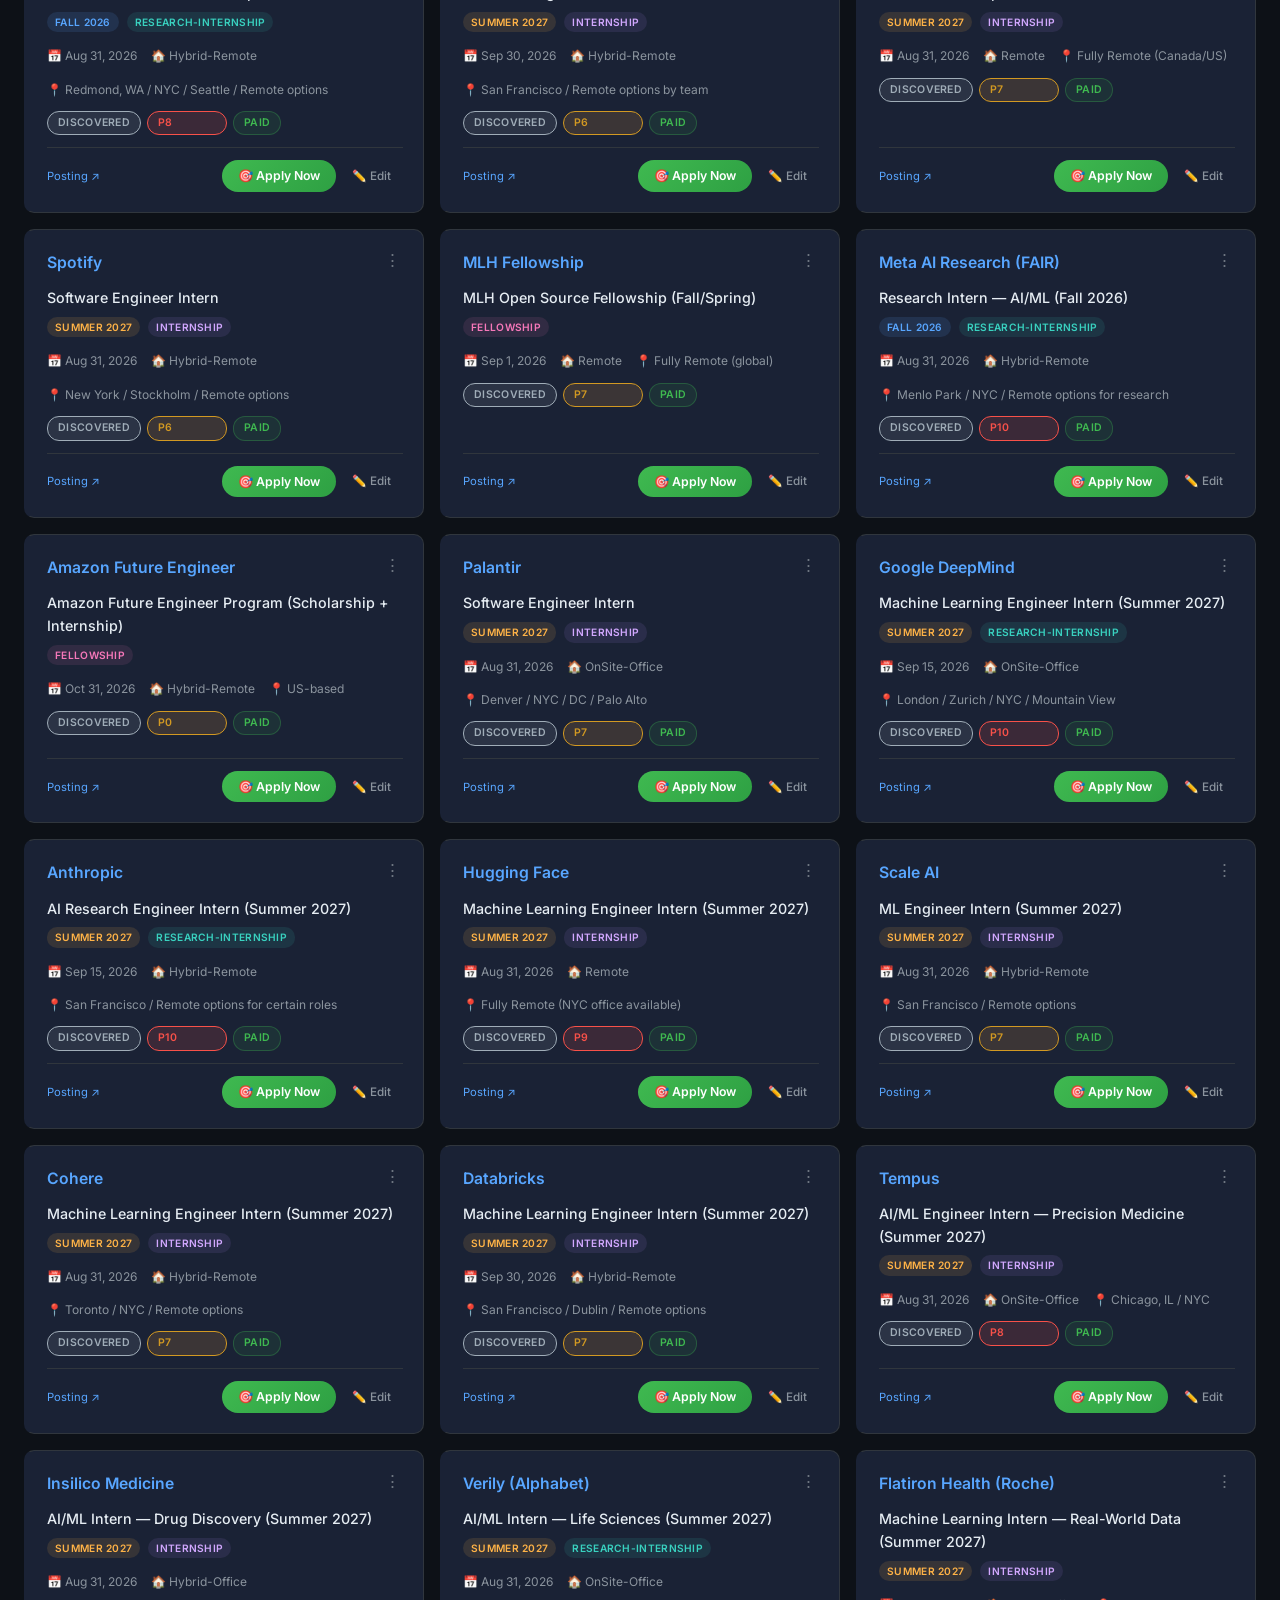
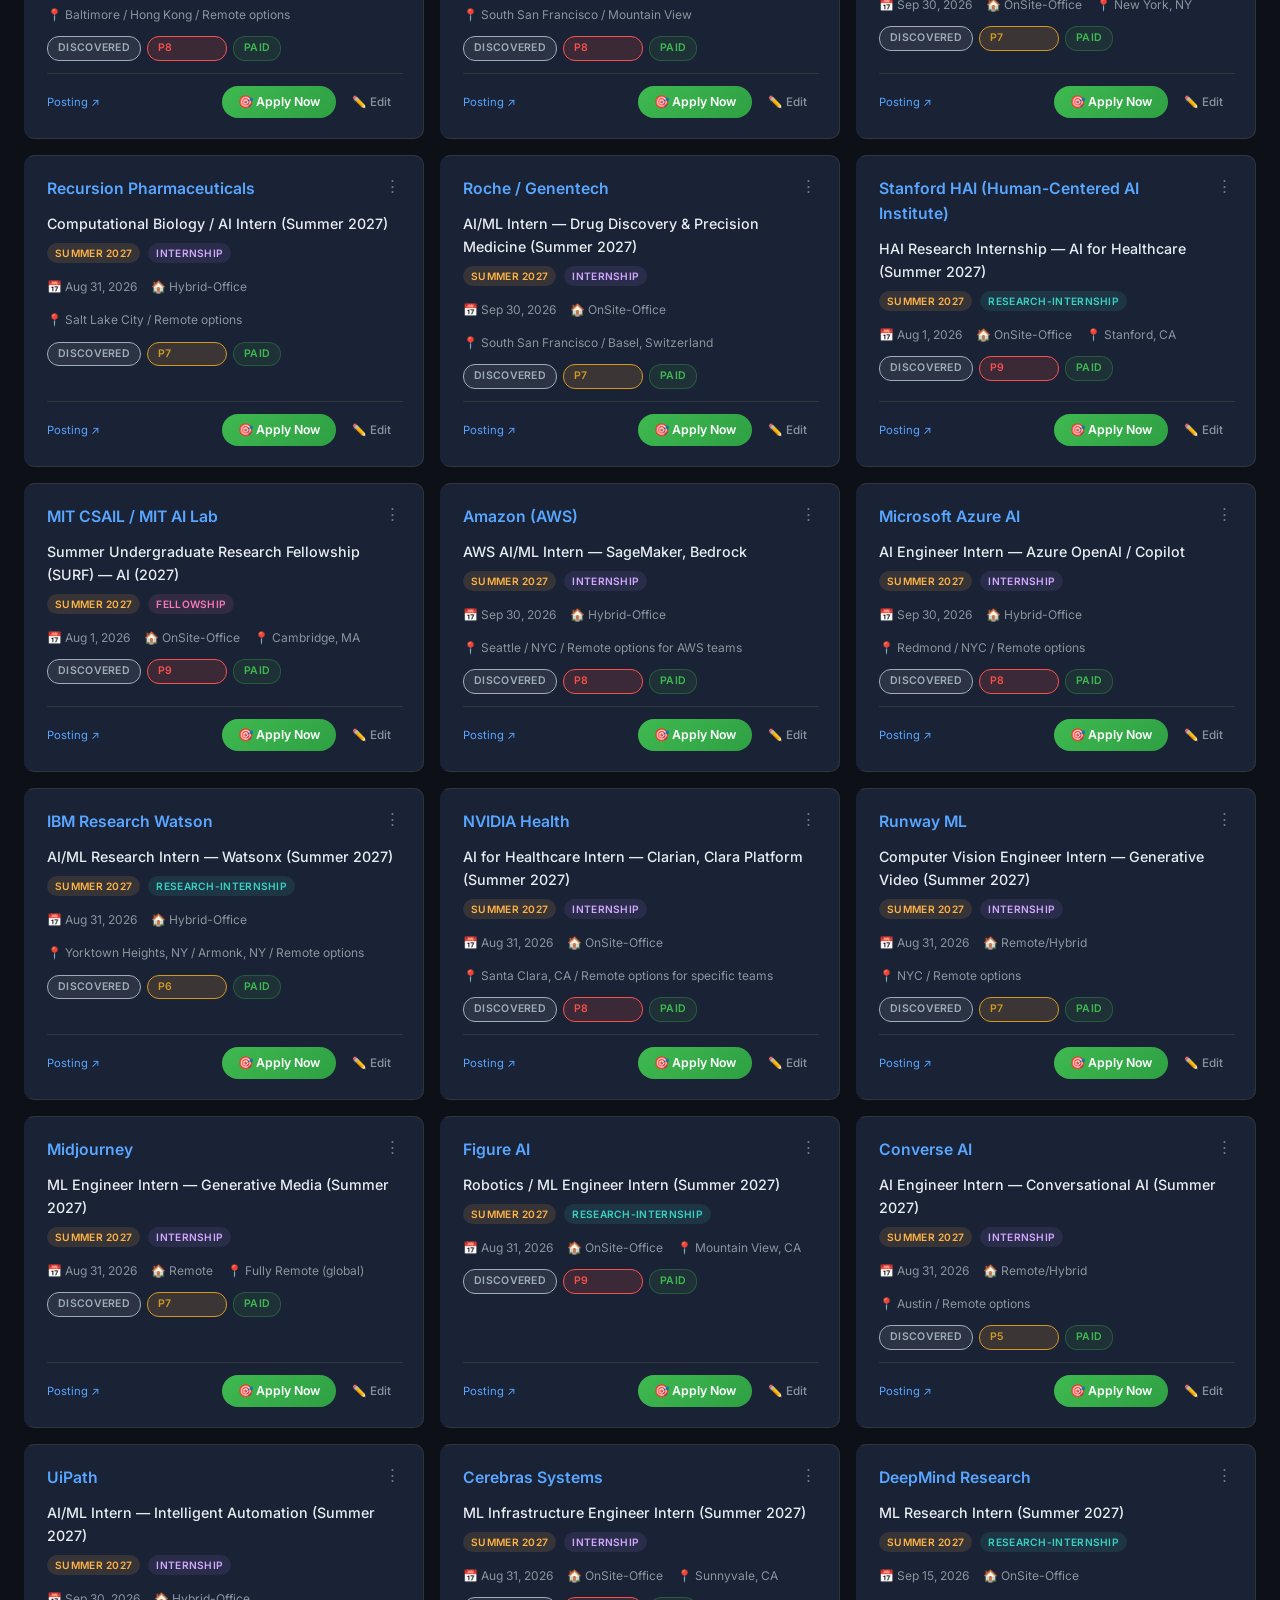
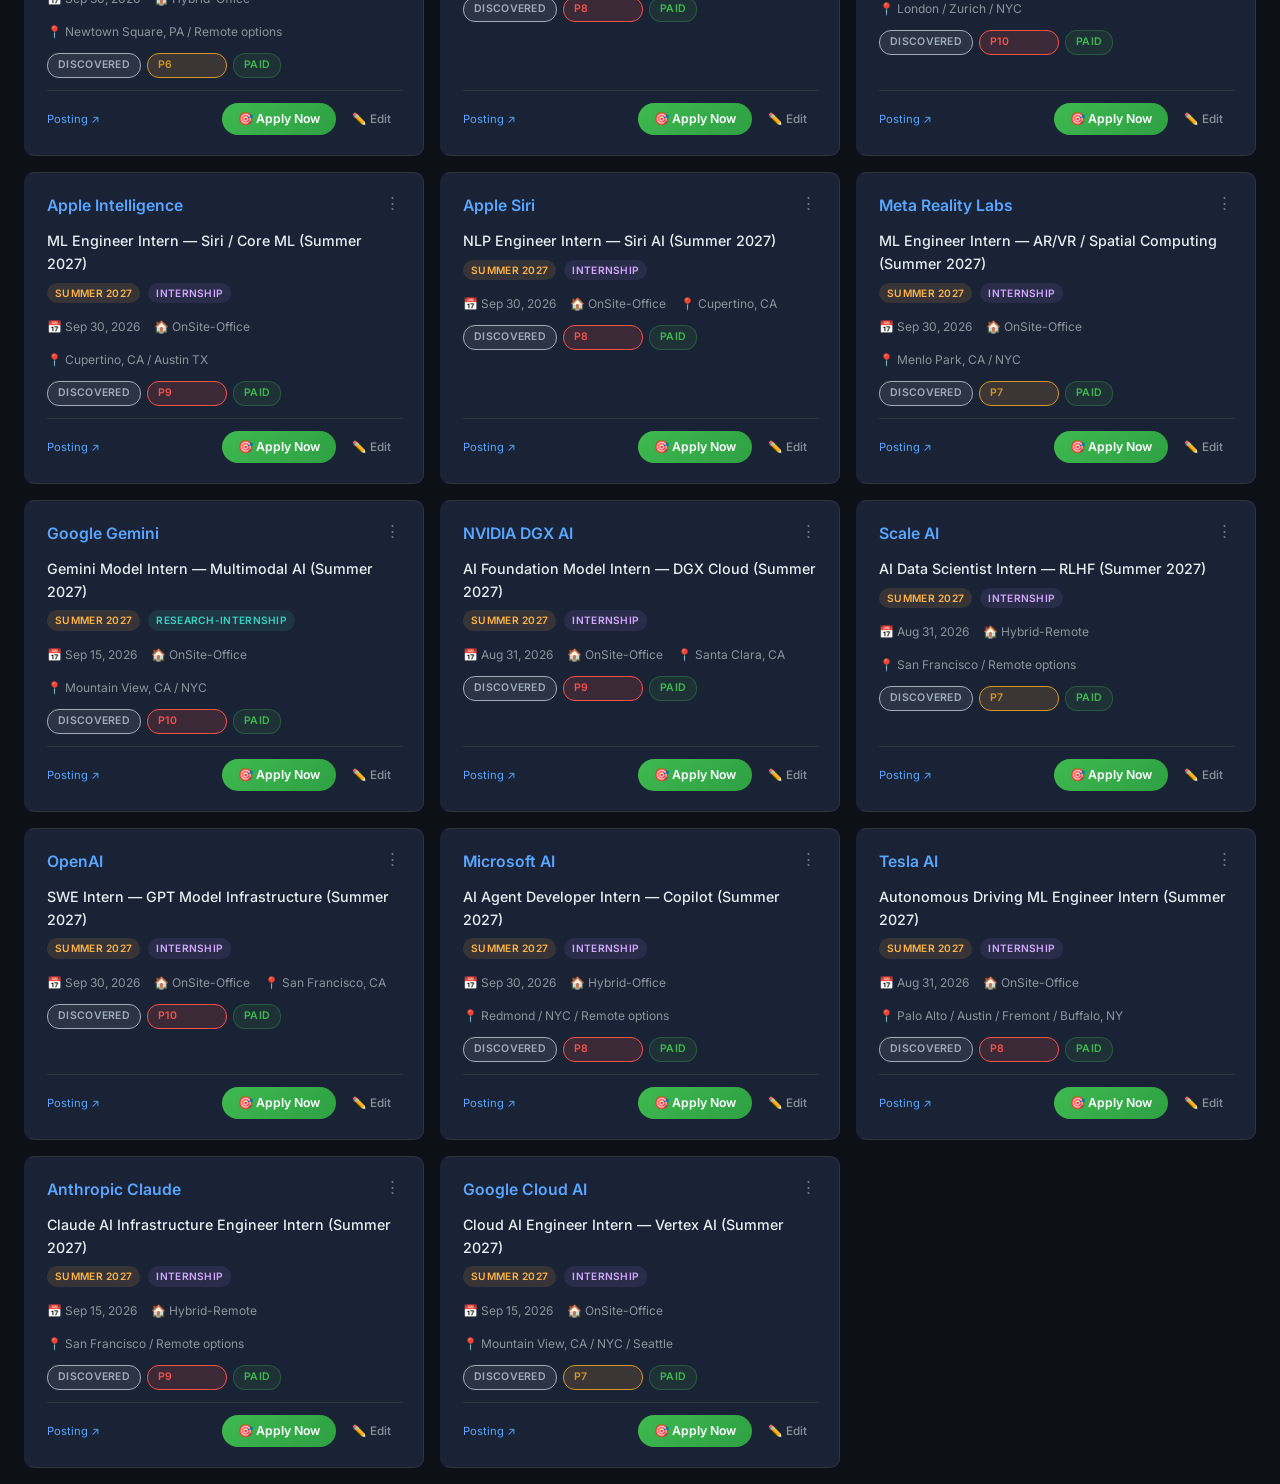
==== commit 695aad1b: "Add Apply Now buttons, README with click-to-apply links, batch6 entries — 56 total" ====
--- a/index.html
+++ b/index.html
@@ -239,6 +239,22 @@
 .card-actions { display: flex; gap: 4px; }
 .card-links { font-size: 0.75rem; color: var(--text-muted); }
 .card-links a { margin-right: 8px; color: var(--accent-blue); }
+.apply-now-btn {
+  display: inline-block; padding: 6px 16px;
+  background: linear-gradient(135deg, #3fb950, #2ea043);
+  color: white !important; border-radius: 20px; font-size: 0.82rem;
+  font-weight: 600; text-decoration: none; cursor: pointer;
+  transition: all var(--transition); border: none; white-space: nowrap;
+}
+.apply-now-btn:hover {
+  background: linear-gradient(135deg, #5ee05e, #3fb950);
+  transform: scale(1.05); box-shadow: 0 2px 8px rgba(63,185,80,0.4);
+}
+.deadline-urgent .card { border-color: #f85149; border-width: 2px; animation: pulse-urgent 2s infinite; }
+@keyframes pulse-urgent {
+  0%, 100% { box-shadow: 0 0 0 0 rgba(248,81,73,0.3); }
+  50% { box-shadow: 0 0 0 6px rgba(248,81,73,0); }
+}
 
 /* ========== DROPDOWN MENU ========== */
 .dropdown-menu {
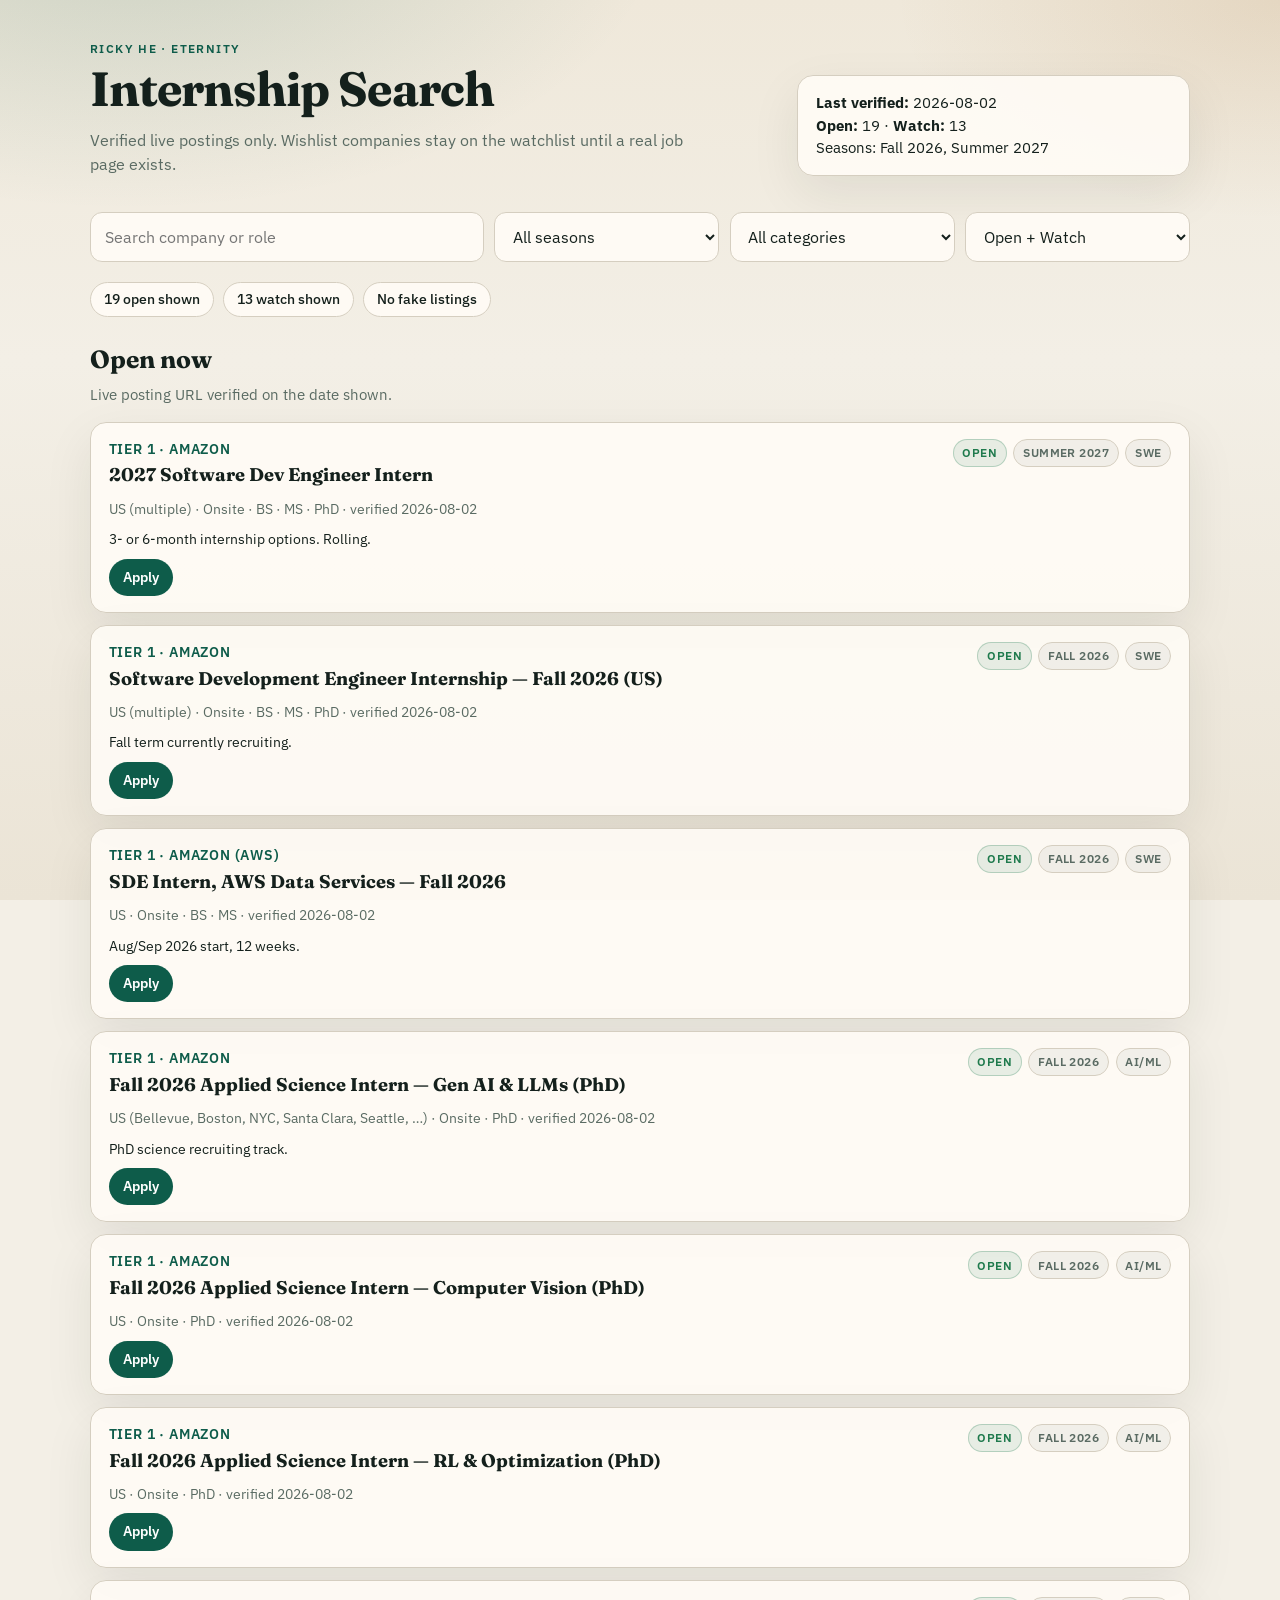
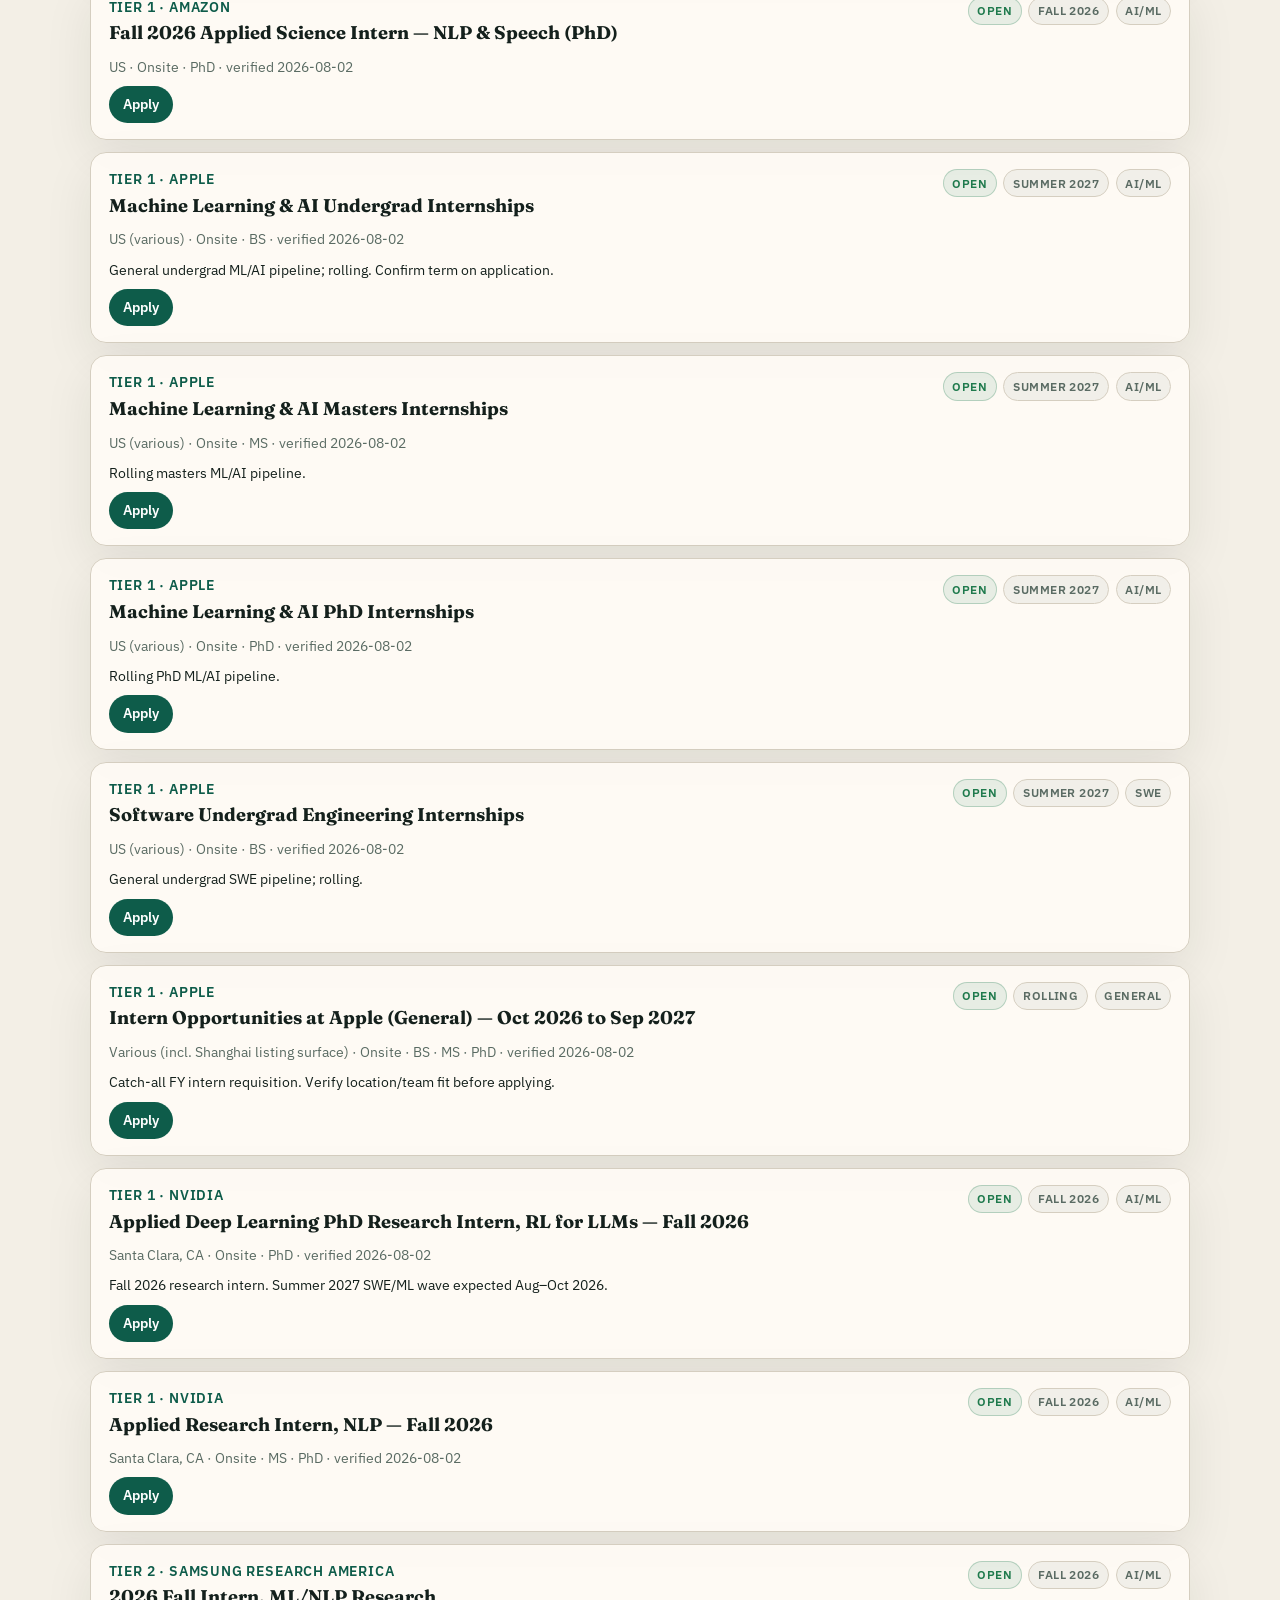
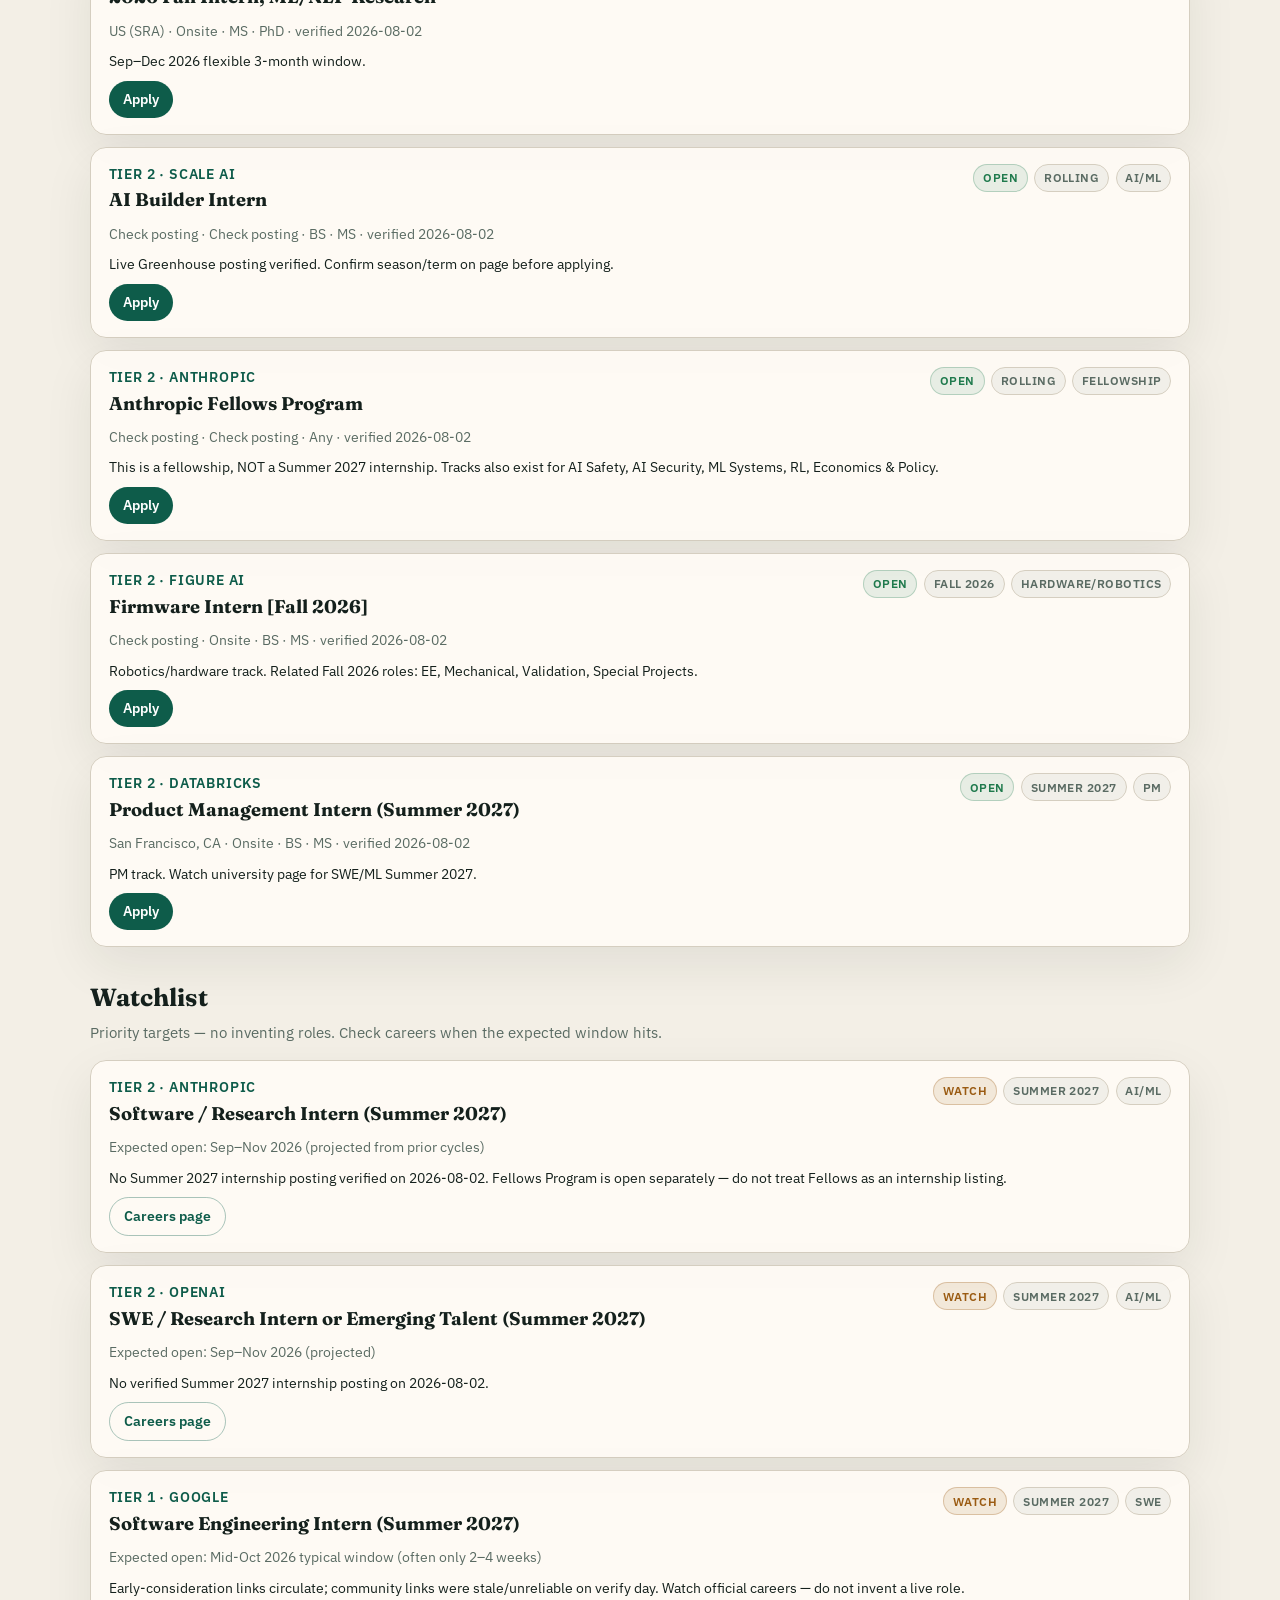
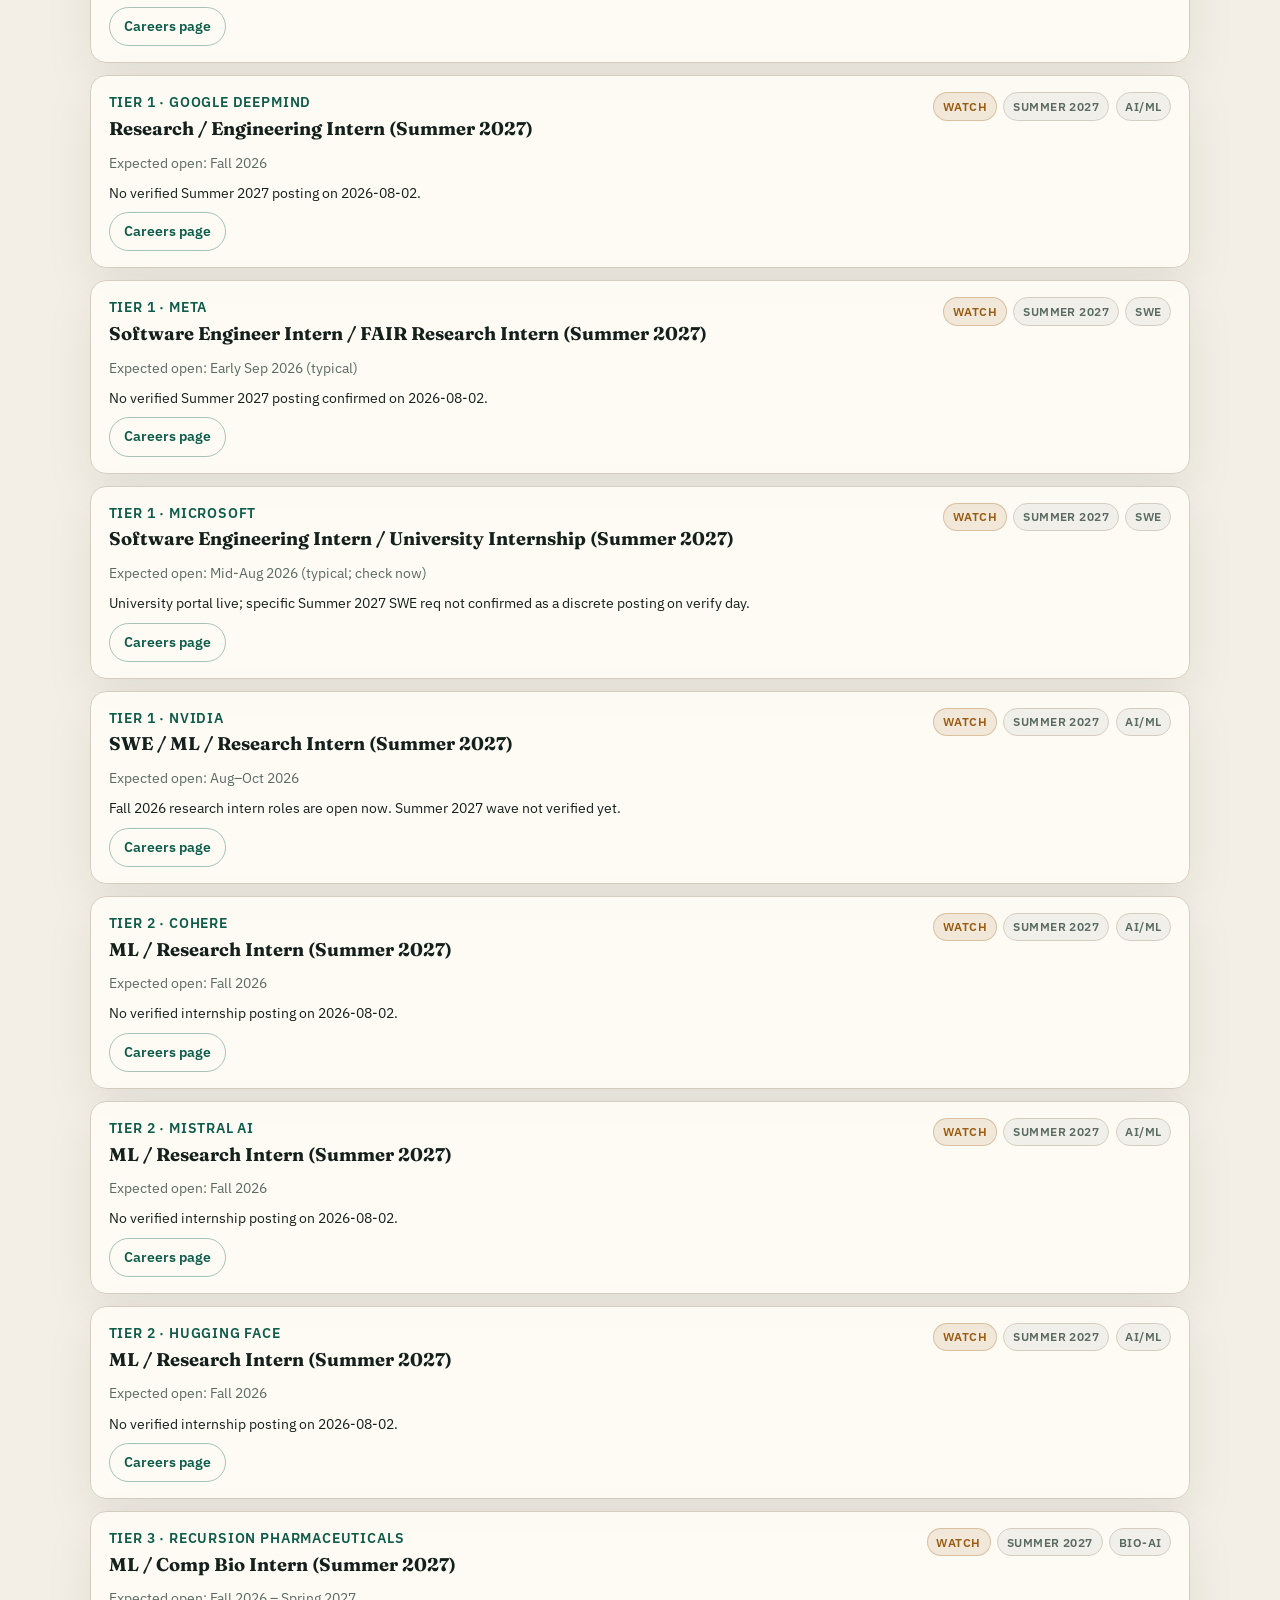
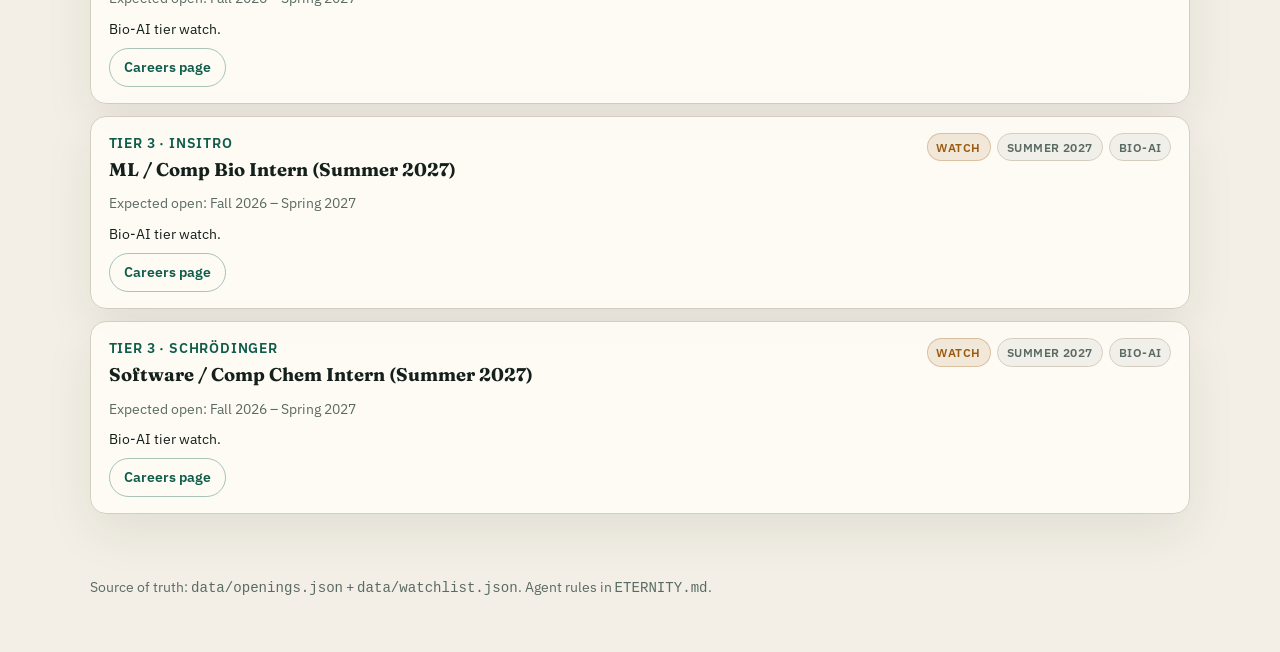
==== commit cedf494b: "Rewrite tracker with verified openings and real apply links. Replace invented wishlist entries with " ====
--- a/index.html
+++ b/index.html
@@ -1,706 +1,68 @@
 <!DOCTYPE html>
 <html lang="en">
 <head>
-<meta charset="UTF-8">
-<meta name="viewport" content="width=device-width, initial-scale=1.0">
-<title>Opportunity Tracker — Fellowship & Internship Dashboard</title>
-<link rel="preconnect" href="https://fonts.googleapis.com">
-<link rel="preconnect" href="https://fonts.gstatic.com" crossorigin>
-<link href="https://fonts.googleapis.com/css2?family=Inter:wght@300;400;500;600;700;800&display=swap" rel="stylesheet">
-<style>
-/* ========== CSS RESET & VARIABLES ========== */
-*, *::before, *::after { box-sizing: border-box; margin: 0; padding: 0; }
-:root {
-  --bg-primary: #0d1117;
-  --bg-secondary: #161b22;
-  --bg-tertiary: #1c2333;
-  --bg-card: #1a2235;
-  --bg-card-hover: #1e2a42;
-  --bg-input: #0d1117;
-  --border-color: #30363d;
-  --border-focus: #58a6ff;
-  --text-primary: #e6edf3;
-  --text-secondary: #8b949e;
-  --text-muted: #6e7681;
-  --accent-blue: #58a6ff;
-  --accent-purple: #bc8cff;
-  --accent-green: #3fb950;
-  --accent-orange: #d29922;
-  --accent-red: #f85149;
-  --accent-cyan: #39d2c0;
-  --accent-pink: #f778ba;
-  --accent-yellow: #e3b341;
-  --accent-gray: #8b949e;
-  --shadow-sm: 0 1px 3px rgba(0,0,0,0.3);
-  --shadow-md: 0 4px 12px rgba(0,0,0,0.4);
-  --shadow-lg: 0 8px 30px rgba(0,0,0,0.5);
-  --radius-sm: 6px;
-  --radius-md: 10px;
-  --radius-lg: 16px;
-  --transition: 0.2s ease;
-}
-html { font-size: 15px; scroll-behavior: smooth; }
-body {
-  font-family: 'Inter', -apple-system, BlinkMacSystemFont, sans-serif;
-  background: var(--bg-primary);
-  color: var(--text-primary);
-  line-height: 1.6;
-  min-height: 100vh;
-}
-a { color: var(--accent-blue); text-decoration: none; }
-a:hover { text-decoration: underline; }
-button, select, input, textarea {
-  font-family: inherit; font-size: inherit;
-}
-
-/* ========== SCROLLBAR ========== */
-::-webkit-scrollbar { width: 8px; height: 8px; }
-::-webkit-scrollbar-track { background: var(--bg-primary); }
-::-webkit-scrollbar-thumb { background: var(--border-color); border-radius: 4px; }
-::-webkit-scrollbar-thumb:hover { background: var(--text-muted); }
-
-/* ========== HEADER ========== */
-.app-header {
-  background: linear-gradient(135deg, var(--bg-secondary) 0%, var(--bg-tertiary) 100%);
-  border-bottom: 1px solid var(--border-color);
-  padding: 16px 24px;
-  position: sticky; top: 0; z-index: 100;
-  backdrop-filter: blur(12px);
-}
-.header-inner {
-  max-width: 1440px; margin: 0 auto;
-  display: flex; align-items: center; justify-content: space-between; gap: 16px; flex-wrap: wrap;
-}
-.logo-area { display: flex; align-items: center; gap: 12px; }
-.logo-icon {
-  width: 38px; height: 38px; border-radius: var(--radius-sm);
-  background: linear-gradient(135deg, var(--accent-blue), var(--accent-purple));
-  display: flex; align-items: center; justify-content: center;
-  font-size: 20px; font-weight: 800; color: #fff;
-}
-.logo-text { font-size: 1.35rem; font-weight: 700; letter-spacing: -0.5px; }
-.logo-sub { font-size: 0.75rem; color: var(--text-secondary); font-weight: 400; margin-top: -2px; }
-.header-actions { display: flex; align-items: center; gap: 8px; flex-wrap: wrap; }
-
-/* ========== BUTTONS ========== */
-.btn {
-  display: inline-flex; align-items: center; gap: 6px;
-  padding: 8px 16px; border-radius: var(--radius-sm);
-  font-weight: 500; font-size: 0.85rem;
-  border: 1px solid transparent; cursor: pointer;
-  transition: all var(--transition); white-space: nowrap;
-}
-.btn-primary {
-  background: linear-gradient(135deg, #238636, #2ea043);
-  color: #fff; border-color: rgba(46,160,67,0.4);
-}
-.btn-primary:hover { background: linear-gradient(135deg, #2ea043, #3fb950); }
-.btn-secondary {
-  background: var(--bg-tertiary); color: var(--text-primary); border-color: var(--border-color);
-}
-.btn-secondary:hover { background: var(--border-color); }
-.btn-danger { background: rgba(248,81,73,0.12); color: var(--accent-red); border-color: rgba(248,81,73,0.3); }
-.btn-danger:hover { background: rgba(248,81,73,0.22); }
-.btn-ghost {
-  background: transparent; color: var(--text-secondary); border: none; padding: 8px 10px;
-}
-.btn-ghost:hover { color: var(--text-primary); background: rgba(255,255,255,0.06); }
-.btn-sm { padding: 5px 12px; font-size: 0.78rem; }
-.btn-icon {
-  width: 34px; height: 34px; padding: 0; display: inline-flex;
-  align-items: center; justify-content: center; border-radius: var(--radius-sm);
-  background: var(--bg-tertiary); color: var(--text-secondary); border: 1px solid var(--border-color);
-  cursor: pointer; transition: all var(--transition); font-size: 1rem;
-}
-.btn-icon:hover { color: var(--text-primary); background: var(--border-color); }
-
-/* ========== STATS BAR ========== */
-.stats-bar {
-  display: flex; gap: 0; overflow-x: auto; padding: 16px 24px;
-  max-width: 1440px; margin: 0 auto;
-}
-.stat-card {
-  flex: 1; min-width: 120px; padding: 14px 18px;
-  background: var(--bg-secondary); border: 1px solid var(--border-color);
-  border-radius: var(--radius-md); text-align: center;
-  transition: all var(--transition); cursor: pointer;
-}
-.stat-card:hover { transform: translateY(-2px); box-shadow: var(--shadow-md); }
-.stat-card.active { border-color: var(--accent-blue); box-shadow: 0 0 0 1px var(--accent-blue); }
-.stat-count { font-size: 1.6rem; font-weight: 700; line-height: 1.2; }
-.stat-label { font-size: 0.72rem; color: var(--text-secondary); text-transform: uppercase; letter-spacing: 0.5px; margin-top: 2px; }
-
-/* Status badge colors */
-.badge-discovered    { background: rgba(139,148,158,0.15); color: #a0adb8; border-color: rgba(139,148,158,0.3); }
-.badge-saving        { background: rgba(188,140,255,0.12); color: #bc8cff; border-color: rgba(188,140,255,0.3); }
-.badge-tailored-cv   { background: rgba(88,166,255,0.12); color: #79b8ff; border-color: rgba(88,166,255,0.3); }
-.badge-applying      { background: rgba(243,162,65,0.12); color: #f0a040; border-color: rgba(243,162,65,0.3); }
-.badge-applied       { background: rgba(88,166,255,0.12); color: var(--accent-blue); border-color: rgba(88,166,255,0.3); }
-.badge-screened      { background: rgba(63,185,80,0.12); color: #56d364; border-color: rgba(63,185,80,0.3); }
-.badge-oa-pending    { background: rgba(243,162,65,0.12); color: var(--accent-orange); border-color: rgba(243,162,65,0.3); }
-.badge-oa-done       { background: rgba(57,210,192,0.12); color: var(--accent-cyan); border-color: rgba(57,210,192,0.3); }
-.badge-interview     { background: rgba(88,166,255,0.12); color: #79b8ff; border-color: rgba(88,166,255,0.3); }
-.badge-tech-int1     { background: rgba(188,140,255,0.12); color: var(--accent-purple); border-color: rgba(188,140,255,0.3); }
-.badge-tech-int2     { background: rgba(188,140,255,0.12); color: #d2a8ff; border-color: rgba(188,140,255,0.3); }
-.badge-superday      { background: rgba(247,120,186,0.12); color: var(--accent-pink); border-color: rgba(247,120,186,0.3); }
-.badge-offer         { background: rgba(63,185,80,0.12); color: var(--accent-green); border-color: rgba(63,185,80,0.3); }
-.badge-accepted      { background: rgba(46,160,67,0.15); color: #5ee05e; border-color: rgba(46,160,67,0.4); }
-.badge-rejected      { background: rgba(248,81,73,0.12); color: var(--accent-red); border-color: rgba(248,81,73,0.3); }
-.badge-waitlisted    { background: rgba(210,153,34,0.12); color: var(--accent-yellow); border-color: rgba(210,153,34,0.3); }
-.badge-archived      { background: rgba(139,148,158,0.08); color: var(--text-muted); border-color: rgba(139,148,158,0.2); }
-
-.priority-high   { background: rgba(248,81,73,0.15); color: #f85149; }
-.priority-medium  { background: rgba(243,162,65,0.15); color: var(--accent-orange); }
-.priority-low     { background: rgba(63,185,80,0.15); color: #3fb950; }
-
-/* ========== FILTER BAR ========== */
-.filter-bar {
-  display: flex; gap: 10px; padding: 12px 24px 8px; max-width: 1440px; margin: 0 auto;
-  flex-wrap: wrap; align-items: center;
-}
-.filter-group { display: flex; align-items: center; gap: 6px; }
-.filter-label { font-size: 0.78rem; color: var(--text-secondary); font-weight: 500; white-space: nowrap; }
-.filter-select, .filter-input {
-  background: var(--bg-tertiary); color: var(--text-primary); border: 1px solid var(--border-color);
-  padding: 7px 12px; border-radius: var(--radius-sm); font-size: 0.82rem; cursor: pointer;
-  transition: border-color var(--transition); outline: none; min-width: 0;
-}
-.filter-select:focus, .filter-input:focus { border-color: var(--border-focus); box-shadow: 0 0 0 2px rgba(88,166,255,0.15); }
-.filter-select option { background: var(--bg-secondary); color: var(--text-primary); }
-.search-box {
-  flex: 1; min-width: 200px; position: relative;
-}
-.search-box input {
-  width: 100%; background: var(--bg-tertiary); color: var(--text-primary);
-  border: 1px solid var(--border-color); padding: 7px 12px 7px 34px;
-  border-radius: var(--radius-sm); font-size: 0.82rem; outline: none;
-  transition: border-color var(--transition);
-}
-.search-box input:focus { border-color: var(--border-focus); box-shadow: 0 0 0 2px rgba(88,166,255,0.15); }
-.search-box::before {
-  content: '🔍'; position: absolute; left: 10px; top: 50%; transform: translateY(-50%);
-  font-size: 0.8rem; pointer-events: none; z-index: 1;
-}
-.clear-filters {
-  background: none; border: none; color: var(--accent-blue); cursor: pointer;
-  font-size: 0.78rem; padding: 6px 10px; white-space: nowrap;
-}
-.clear-filters:hover { text-decoration: underline; }
-
-/* ========== VIEW TOGGLE ========== */
-.view-toggle {
-  display: flex; gap: 2px; background: var(--bg-tertiary); border-radius: var(--radius-sm); padding: 2px;
-  border: 1px solid var(--border-color);
-}
-.view-btn {
-  padding: 6px 14px; border: none; background: transparent; color: var(--text-secondary);
-  cursor: pointer; border-radius: 4px; font-size: 0.8rem; transition: all var(--transition);
-}
-.view-btn.active { background: var(--border-color); color: var(--text-primary); }
-.view-btn:hover:not(.active) { color: var(--text-primary); }
-
-/* ========== CARD GRID ========== */
-.card-container {
-  padding: 16px 24px; max-width: 1440px; margin: 0 auto;
-}
-.card-grid {
-  display: grid; grid-template-columns: repeat(auto-fill, minmax(360px, 1fr)); gap: 16px;
-}
-.card {
-  background: var(--bg-card); border: 1px solid var(--border-color);
-  border-radius: var(--radius-md); padding: 20px; position: relative;
-  transition: all var(--transition); display: flex; flex-direction: column;
-}
-.card:hover { background: var(--bg-card-hover); border-color: #484f58; transform: translateY(-2px); box-shadow: var(--shadow-md); }
-.card-header { display: flex; justify-content: space-between; align-items: flex-start; gap: 10px; margin-bottom: 12px; }
-.company-name { font-size: 1.05rem; font-weight: 600; color: var(--accent-blue); }
-.card-menu-btn { background: none; border: none; color: var(--text-muted); cursor: pointer; font-size: 1.1rem; padding: 2px; line-height: 1; }
-.card-menu-btn:hover { color: var(--text-primary); }
-.role-title { font-size: 0.95rem; font-weight: 500; color: var(--text-primary); margin-bottom: 4px; }
-.season-badge, .type-badge {
-  display: inline-block; padding: 2px 8px; border-radius: 10px; font-size: 0.68rem; font-weight: 600;
-  text-transform: uppercase; letter-spacing: 0.3px; margin-right: 4px; margin-bottom: 6px;
-}
-.season-summer { background: rgba(255,179,71,0.12); color: #ffb347; }
-.season-fall   { background: rgba(88,166,255,0.12); color: var(--accent-blue); }
-.season-spring  { background: rgba(63,185,80,0.12); color: #3fb950; }
-.type-internship { background: rgba(188,140,255,0.1); color: #d2a8ff; }
-.type-fellowship { background: rgba(247,120,186,0.1); color: var(--accent-pink); }
-.type-research   { background: rgba(57,210,192,0.1); color: var(--accent-cyan); }
-.card-meta { display: flex; gap: 14px; flex-wrap: wrap; margin-bottom: 12px; font-size: 0.8rem; color: var(--text-secondary); }
-.meta-item { display: flex; align-items: center; gap: 4px; }
-.card-badges { display: flex; gap: 6px; flex-wrap: wrap; margin-bottom: 12px; }
-.status-badge, .priority-badge {
-  padding: 3px 10px; border-radius: 12px; font-size: 0.7rem; font-weight: 600;
-  text-transform: uppercase; letter-spacing: 0.3px; border: 1px solid;
-}
-.priority-badge { width: 80px; justify-content: center; }
-.card-footer { margin-top: auto; padding-top: 12px; border-top: 1px solid var(--border-color); display: flex; justify-content: space-between; align-items: center; gap: 6px; flex-wrap: wrap; }
-.card-actions { display: flex; gap: 4px; }
-.card-links { font-size: 0.75rem; color: var(--text-muted); }
-.card-links a { margin-right: 8px; color: var(--accent-blue); }
-.apply-now-btn {
-  display: inline-block; padding: 6px 16px;
-  background: linear-gradient(135deg, #3fb950, #2ea043);
-  color: white !important; border-radius: 20px; font-size: 0.82rem;
-  font-weight: 600; text-decoration: none; cursor: pointer;
-  transition: all var(--transition); border: none; white-space: nowrap;
-}
-.apply-now-btn:hover {
-  background: linear-gradient(135deg, #5ee05e, #3fb950);
-  transform: scale(1.05); box-shadow: 0 2px 8px rgba(63,185,80,0.4);
-}
-.deadline-urgent .card { border-color: #f85149; border-width: 2px; animation: pulse-urgent 2s infinite; }
-@keyframes pulse-urgent {
-  0%, 100% { box-shadow: 0 0 0 0 rgba(248,81,73,0.3); }
-  50% { box-shadow: 0 0 0 6px rgba(248,81,73,0); }
-}
-
-/* ========== DROPDOWN MENU ========== */
-.dropdown-menu {
-  position: absolute; top: 100%; right: 0; background: var(--bg-secondary); border: 1px solid var(--border-color);
-  border-radius: var(--radius-sm); box-shadow: var(--shadow-lg); z-index: 50; min-width: 140px; padding: 4px; display: none;
-}
-.dropdown-menu.show { display: block; }
-.dropdown-item {
-  display: flex; align-items: center; gap: 8px; width: 100%; padding: 8px 12px;
-  background: none; border: none; color: var(--text-primary); cursor: pointer;
-  font-size: 0.82rem; border-radius: 4px; text-align: left;
-}
-.dropdown-item:hover { background: rgba(255,255,255,0.06); }
-.dropdown-divider { height: 1px; background: var(--border-color); margin: 4px 0; }
-
-/* ========== CALENDAR VIEW ========== */
-.calendar-container { padding: 16px 24px; max-width: 1440px; margin: 0 auto; display: none; }
-.calendar-container.active { display: block; }
-.calendar-header { display: flex; justify-content: space-between; align-items: center; margin-bottom: 16px; }
-.calendar-grid {
-  display: grid; grid-template-columns: repeat(7, 1fr); gap: 2px;
-}
-.calendar-day-name { text-align: center; font-size: 0.72rem; color: var(--text-muted); font-weight: 600; padding: 8px; text-transform: uppercase; }
-.calendar-day {
-  min-height: 90px; background: var(--bg-secondary); border: 1px solid transparent;
-  padding: 6px; transition: all var(--transition);
-}
-.calendar-day:hover { border-color: var(--border-color); }
-.calendar-day.today { background: rgba(88,166,255,0.08); border-color: var(--accent-blue); }
-.calendar-day.other-month { opacity: 0.3; }
-.day-number { font-size: 0.75rem; color: var(--text-secondary); margin-bottom: 4px; }
-.deadline-item {
-  padding: 2px 6px; border-radius: 3px; font-size: 0.65rem; margin-bottom: 2px;
-  background: rgba(248,81,73,0.15); color: #f8a098; cursor: pointer; white-space: nowrap; overflow: hidden; text-overflow: ellipsis;
-}
-.deadline-item:hover { background: rgba(248,81,73,0.25); }
-
-/* ========== MODAL ========== */
-.modal-overlay {
-  position: fixed; inset: 0; background: rgba(0,0,0,0.65); z-index: 1000;
-  display: flex; align-items: center; justify-content: center; padding: 20px;
-  opacity: 0; visibility: hidden; transition: all 0.25s ease;
-}
-.modal-overlay.show { opacity: 1; visibility: visible; }
-.modal {
-  background: var(--bg-secondary); border: 1px solid var(--border-color);
-  border-radius: var(--radius-lg); width: 100%; max-width: 780px; max-height: 90vh;
-  display: flex; flex-direction: column; box-shadow: var(--shadow-lg);
-}
-.modal-header {
-  padding: 20px 24px; border-bottom: 1px solid var(--border-color);
-  display: flex; justify-content: space-between; align-items: center; flex-shrink: 0;
-}
-.modal-title { font-size: 1.1rem; font-weight: 600; }
-.modal-close { background: none; border: none; color: var(--text-secondary); cursor: pointer; font-size: 1.3rem; padding: 4px; line-height: 1; }
-.modal-close:hover { color: var(--accent-red); }
-.modal-body { padding: 20px 24px; overflow-y: auto; flex: 1; }
-.modal-footer {
-  padding: 16px 24px; border-top: 1px solid var(--border-color);
-  display: flex; justify-content: flex-end; gap: 8px; flex-shrink: 0;
-}
-.form-section { margin-bottom: 20px; }
-.form-section-title { font-size: 0.78rem; font-weight: 600; color: var(--text-muted); text-transform: uppercase; letter-spacing: 0.8px; margin-bottom: 10px; padding-bottom: 4px; border-bottom: 1px solid var(--border-color); }
-.form-row { display: flex; gap: 12px; margin-bottom: 12px; flex-wrap: wrap; }
-.form-group { display: flex; flex-direction: column; flex: 1; min-width: 0; }
-.form-group.half { flex: 0.5; min-width: 160px; }
-.form-group.full { flex: 1; }
-.form-label { font-size: 0.75rem; color: var(--text-secondary); margin-bottom: 4px; font-weight: 500; }
-.form-input, .form-select, .form-textarea {
-  background: var(--bg-input); color: var(--text-primary); border: 1px solid var(--border-color);
-  padding: 9px 12px; border-radius: var(--radius-sm); font-size: 0.85rem; outline: none;
-  transition: border-color var(--transition); width: 100%;
-}
-.form-input:focus, .form-select:focus, .form-textarea:focus { border-color: var(--border-focus); box-shadow: 0 0 0 2px rgba(88,166,255,0.12); }
-.form-textarea { resize: vertical; min-height: 70px; }
-.form-select option { background: var(--bg-secondary); }
-.checkbox-label { display: flex; align-items: center; gap: 8px; cursor: pointer; font-size: 0.85rem; color: var(--text-primary); }
-.checkbox-input { width: 16px; height: 16px; accent-color: var(--accent-green); cursor: pointer; }
-
-/* Array inputs */
-.array-list { display: flex; flex-direction: column; gap: 6px; margin-top: 4px; }
-.array-item { display: flex; gap: 6px; align-items: center; }
-.array-item .form-input { flex: 1; }
-.array-remove {
-  background: none; border: none; color: var(--accent-red); cursor: pointer;
-  font-size: 1rem; padding: 4px 6px; flex-shrink: 0; opacity: 0.6;
-}
-.array-remove:hover { opacity: 1; }
-.array-add-btn { background: none; border: 1px dashed var(--border-color); color: var(--text-secondary); cursor: pointer; font-size: 0.78rem; padding: 5px 10px; border-radius: var(--radius-sm); width: 100%; text-align: center; margin-top: 4px; }
-.array-add-btn:hover { border-color: var(--accent-blue); color: var(--accent-blue); }
-
-/* Sub-object cards */
-.sub-object-card {
-  background: var(--bg-tertiary); border: 1px solid var(--border-color); border-radius: var(--radius-sm); padding: 14px; margin-bottom: 8px;
-}
-.sub-object-header { display: flex; justify-content: space-between; align-items: center; margin-bottom: 8px; }
-.sub-object-title { font-size: 0.75rem; font-weight: 600; color: var(--accent-blue); }
-.sub-object-remove { background: none; border: none; color: var(--accent-red); cursor: pointer; font-size: 0.9rem; }
-
-/* ========== EMPTY STATE ========== */
-.empty-state {
-  text-align: center; padding: 60px 24px; color: var(--text-secondary);
-}
-.empty-icon { font-size: 3rem; margin-bottom: 12px; opacity: 0.5; }
-.empty-title { font-size: 1.1rem; font-weight: 600; margin-bottom: 6px; color: var(--text-primary); }
-.empty-desc { font-size: 0.85rem; max-width: 360px; margin: 0 auto; }
-
-/* ========== TOAST ========== */
-.toast-container { position: fixed; bottom: 24px; right: 24px; z-index: 2000; display: flex; flex-direction: column; gap: 8px; }
-.toast {
-  background: var(--bg-secondary); border: 1px solid var(--border-color); border-radius: var(--radius-md);
-  padding: 12px 18px; box-shadow: var(--shadow-lg); font-size: 0.85rem; color: var(--text-primary);
-  animation: toastIn 0.3s ease, toastOut 0.3s ease 2.7s forwards; max-width: 340px;
-}
-.toast.success { border-left: 3px solid var(--accent-green); }
-.toast.error { border-left: 3px solid var(--accent-red); }
-@keyframes toastIn { from { opacity: 0; transform: translateY(20px); } to { opacity: 1; transform: translateY(0); } }
-@keyframes toastOut { from { opacity: 1; } to { opacity: 0; transform: translateY(-10px); } }
-
-/* ========== TABS (in modal) ========== */
-.modal-tabs { display: flex; gap: 0; border-bottom: 1px solid var(--border-color); margin-bottom: 16px; flex-wrap: wrap; }
-.modal-tab {
-  padding: 8px 16px; background: none; border: none; color: var(--text-secondary); cursor: pointer;
-  font-size: 0.8rem; font-weight: 500; border-bottom: 2px solid transparent; transition: all var(--transition);
-}
-.modal-tab.active { color: var(--accent-blue); border-bottom-color: var(--accent-blue); }
-.modal-tab:hover:not(.active) { color: var(--text-primary); }
-.tab-content { display: none; }
-.tab-content.active { display: block; }
-
-/* ========== RESPONSIVE ========== */
-@media (max-width: 768px) {
-  .app-header { padding: 12px 16px; }
-  .stats-bar { padding: 12px 16px; gap: 0; }
-  .filter-bar { padding: 10px 16px; gap: 8px; }
-  .card-container, .calendar-container { padding: 12px 16px; }
-  .card-grid { grid-template-columns: 1fr; }
-  .stat-card { min-width: 90px; padding: 10px 12px; }
-  .stat-count { font-size: 1.3rem; }
-  .form-row { flex-direction: column; gap: 8px; }
-  .form-group.half { min-width: 100%; }
-  .modal { max-width: 100%; margin: 10px; }
-  .header-inner { flex-direction: column; align-items: flex-start; }
-}
-
-/* ========== HIDDEN FILE INPUT ========== */
-.hidden-input { display: none; }
-
-/* ========== URGENT DEADLINE FLASH ========== */.card.deadline-urgent .card-header { animation: pulse-red 2s ease-in-out infinite; }
-@keyframes pulse-red {
-  0%, 100% { border-left-color: transparent; }
-  50% { border-left-color: var(--accent-red); }
-}
-.card { border-left: 3px solid transparent; transition: all var(--transition); }
-</style>
+<meta charset="UTF-8" />
+<meta name="viewport" content="width=device-width, initial-scale=1" />
+<title>Internship Search — Verified Openings</title>
+<link rel="preconnect" href="https://fonts.googleapis.com" />
+<link rel="preconnect" href="https://fonts.gstatic.com" crossorigin />
+<link href="https://fonts.googleapis.com/css2?family=Fraunces:opsz,wght@9..144,500;9..144,700&family=IBM+Plex+Sans:wght@400;500;600&display=swap" rel="stylesheet" />
+<link rel="stylesheet" href="./styles.css" />
 </head>
 <body>
+  <div class="bg"></div>
+  <header class="top">
+    <div class="brand">
+      <p class="eyebrow">Ricky He · Eternity</p>
+      <h1>Internship Search</h1>
+      <p class="lede">Verified live postings only. Wishlist companies stay on the watchlist until a real job page exists.</p>
+    </div>
+    <div class="meta" id="meta-box">Loading…</div>
+  </header>
 
-<!-- HEADER -->
-<header class="app-header">
-  <div class="header-inner">
-    <div class="logo-area">
-      <div class="logo-icon">O</div>
-      <div>
-        <div class="logo-text">Opportunity Tracker</div>
-        <div class="logo-sub">Internships · Fellowships · Research</div>
-      </div>
-    </div>
-    <div class="header-actions">
-      <button class="btn btn-secondary btn-sm" id="btn-export" title="Export data as JSON">⬇ Export</button>
-      <button class="btn btn-secondary btn-sm" id="btn-import" title="Import JSON data">⬆ Import</button>
-      <input type="file" id="import-input" accept=".json" class="hidden-input">
-      <button class="btn btn-primary" id="btn-add">＋ Add Entry</button>
-    </div>
-  </div>
-</header>
+  <section class="controls">
+    <input id="q" type="search" placeholder="Search company or role" />
+    <select id="season">
+      <option value="">All seasons</option>
+      <option>Fall 2026</option>
+      <option>Summer 2027</option>
+      <option>Rolling</option>
+    </select>
+    <select id="category">
+      <option value="">All categories</option>
+      <option>AI/ML</option>
+      <option>SWE</option>
+      <option>Bio-AI</option>
+      <option>Fellowship</option>
+      <option>Hardware/Robotics</option>
+      <option>PM</option>
+      <option>General</option>
+    </select>
+    <select id="bucket">
+      <option value="all">Open + Watch</option>
+      <option value="open">Open only</option>
+      <option value="watch">Watch only</option>
+    </select>
+  </section>
 
-<!-- STATS BAR -->
-<div class="stats-bar" id="stats-bar"></div>
+  <section class="stats" id="stats"></section>
 
-<!-- FILTER BAR -->
-<div class="filter-bar">
-  <div class="filter-group">
-    <span class="filter-label">Season:</span>
-    <select class="filter-select" id="filter-season">
-      <option value="">All Seasons</option>
-      <option value="Summer 2027">Summer 2027</option>
-      <option value="Fall 2026">Fall 2026</option>
-      <option value="Spring 2027">Spring 2027</option>
-    </select>
-  </div>
-  <div class="filter-group">
-    <span class="filter-label">Type:</span>
-    <select class="filter-select" id="filter-type">
-      <option value="">All Types</option>
-      <option value="Internship">Internship</option>
-      <option value="Fellowship">Fellowship</option>
-      <option value="Research-Internship">Research Internship</option>
-    </select>
-  </div>
-  <div class="filter-group">
-    <span class="filter-label">Status:</span>
-    <select class="filter-select" id="filter-status">
-      <option value="">All Statuses</option>
-      <option value="Discovered">Discovered</option>
-      <option value="Saving">Saving</option>
-      <option value="Tailored-CV">Tailored CV</option>
-      <option value="Applying">Applying</option>
-      <option value="Applied">Applied</option>
-      <option value="Screened">Screened</option>
-      <option value="OA-Pending">OA Pending</option>
-      <option value="OA-Done">OA Done</option>
-      <option value="Interview-Scheduled">Interview Scheduled</option>
-      <option value="Tech-Int1">Tech Int 1</option>
-      <option value="Tech-Int2">Tech Int 2</option>
-      <option value="Superday">Superday</option>
-      <option value="Offer">Offer</option>
-      <option value="Accepted">Accepted</option>
-      <option value="Rejected">Rejected</option>
-      <option value="Waitlisted">Waitlisted</option>
-      <option value="Archived">Archived</option>
-    </select>
-  </div>
-  <div class="filter-group">
-    <span class="filter-label">Work:</span>
-    <select class="filter-select" id="filter-work-model">
-      <option value="">All</option>
-      <option value="Remote">Remote</option>
-      <option value="Hybrid">Hybrid</option>
-      <option value="Onsite">Onsite</option>
-    </select>
-  </div>
-  <div class="filter-group search-box">
-    <input type="text" id="filter-search" placeholder="Search company or role…">
-  </div>
-  <button class="clear-filters" id="btn-clear-filters">Clear all</button>
-  <div style="margin-left:auto; display:flex; align-items:center; gap:8px;">
-    <span class="filter-label">View:</span>
-    <div class="view-toggle">
-      <button class="view-btn active" data-view="cards">⊞ Cards</button>
-      <button class="view-btn" data-view="calendar">📅 Cal</button>
-    </div>
-  </div>
-</div>
+  <main>
+    <section>
+      <h2>Open now</h2>
+      <p class="section-note">Live posting URL verified on the date shown.</p>
+      <div id="open-list" class="list"></div>
+    </section>
+    <section>
+      <h2>Watchlist</h2>
+      <p class="section-note">Priority targets — no inventing roles. Check careers when the expected window hits.</p>
+      <div id="watch-list" class="list"></div>
+    </section>
+  </main>
 
-<!-- CARD GRID -->
-<div class="card-container" id="view-cards">
-  <div class="card-grid" id="card-grid"></div>
-</div>
-
-<!-- CALENDAR VIEW -->
-<div class="calendar-container" id="view-calendar">
-  <div class="calendar-header">
-    <button class="btn btn-ghost" id="cal-prev">◀ Prev</button>
-    <h3 id="cal-month-year" style="font-size:1.05rem;"></h3>
-    <button class="btn btn-ghost" id="cal-next">Next ▶</button>
-  </div>
-  <div class="calendar-grid" id="cal-grid"></div>
-</div>
-
-<!-- MODAL -->
-<div class="modal-overlay" id="modal-overlay">
-  <div class="modal" id="entry-modal">
-    <div class="modal-header">
-      <h2 class="modal-title" id="modal-title">Add Entry</h2>
-      <button class="modal-close" id="modal-close">✕</button>
-    </div>
-    <div class="modal-body">
-      <div class="modal-tabs">
-        <button class="modal-tab active" data-tab="basic">Basic Info</button>
-        <button class="modal-tab" data-tab="details">Details</button>
-        <button class="modal-tab" data-tab="projects">Projects</button>
-      </div>
-
-      <!-- BASIC TAB -->
-      <div class="tab-content active" id="tab-basic">
-        <div class="form-row">
-          <div class="form-group half">
-            <label class="form-label">Company *</label>
-            <input type="text" class="form-input" id="f-company" required>
-          </div>
-          <div class="form-group half">
-            <label class="form-label">Role Title *</label>
-            <input type="text" class="form-input" id="f-role-title" required>
-          </div>
-        </div>
-        <div class="form-row">
-          <div class="form-group half">
-            <label class="form-label">Season</label>
-            <select class="form-select" id="f-season">
-              <option value="">— select —</option>
-              <option value="Summer 2027">Summer 2027</option>
-              <option value="Fall 2026">Fall 2026</option>
-              <option value="Spring 2027">Spring 2027</option>
-            </select>
-          </div>
-          <div class="form-group half">
-            <label class="form-label">Opportunity Type</label>
-            <select class="form-select" id="f-opportunity-type">
-              <option value="">— select —</option>
-              <option value="Internship">Internship</option>
-              <option value="Fellowship">Fellowship</option>
-              <option value="Research-Internship">Research Internship</option>
-            </select>
-          </div>
-        </div>
-        <div class="form-row">
-          <div class="form-group half">
-            <label class="form-label">Status</label>
-            <select class="form-select" id="f-status">
-              <option value="Discovered">Discovered</option>
-              <option value="Saving">Saving</option>
-              <option value="Tailored-CV">Tailored CV</option>
-              <option value="Applying">Applying</option>
-              <option value="Applied">Applied</option>
-              <option value="Screened">Screened</option>
-              <option value="OA-Pending">OA Pending</option>
-              <option value="OA-Done">OA Done</option>
-              <option value="Interview-Scheduled">Interview Scheduled</option>
-              <option value="Tech-Int1">Tech Int 1</option>
-              <option value="Tech-Int2">Tech Int 2</option>
-              <option value="Superday">Superday</option>
-              <option value="Offer">Offer</option>
-              <option value="Accepted">Accepted</option>
-              <option value="Rejected">Rejected</option>
-              <option value="Waitlisted">Waitlisted</option>
-              <option value="Archived">Archived</option>
-            </select>
-          </div>
-          <div class="form-group half">
-            <label class="form-label">Work Model</label>
-            <select class="form-select" id="f-work-model">
-              <option value="">— select —</option>
-              <option value="Remote">Remote</option>
-              <option value="Hybrid">Hybrid</option>
-              <option value="Onsite">Onsite</option>
-            </select>
-          </div>
-        </div>
-        <div class="form-row">
-          <div class="form-group half">
-            <label class="form-label">Deadline</label>
-            <input type="date" class="form-input" id="f-deadline">
-          </div>
-          <div class="form-group half">
-            <label class="form-label">Priority Score (1-10)</label>
-            <input type="number" class="form-input" id="f-priority-score" min="1" max="10" value="5">
-          </div>
-        </div>
-      </div>
-
-      <!-- DETAILS TAB -->
-      <div class="tab-content" id="tab-details">
-        <div class="form-section-title">Links</div>
-        <div class="form-row">
-          <div class="form-group full">
-            <label class="form-label">Posting Link</label>
-            <input type="url" class="form-input" id="f-posting-link" placeholder="https://…">
-          </div>
-        </div>
-        <div class="form-row">
-          <div class="form-group half">
-            <label class="form-label">Application Link</label>
-            <input type="url" class="form-input" id="f-application-link" placeholder="https://…">
-          </div>
-          <div class="form-group half">
-            <label class="form-label">Director Link</label>
-            <input type="url" class="form-input" id="f-director-link" placeholder="https://…">
-          </div>
-        </div>
-        <div class="form-section-title" style="margin-top:18px;">Details</div>
-        <div class="form-row">
-          <div class="form-group half">
-            <label class="form-label">Location</label>
-            <input type="text" class="form-input" id="f-location">
-          </div>
-          <div class="form-group half">
-            <label class="form-label">Team Name</label>
-            <input type="text" class="form-input" id="f-team-name">
-          </div>
-        </div>
-        <div class="form-row">
-          <div class="form-group">
-            <label class="checkbox-label">
-              <input type="checkbox" class="checkbox-input" id="f-is-paid"> Paid Opportunity
-            </label>
-          </div>
-        </div>
-        <div class="form-row">
-          <div class="form-group full">
-            <label class="form-label">Compensation Note</label>
-            <input type="text" class="form-input" id="f-compensation-note">
-          </div>
-        </div>
-        <div class="form-row">
-          <div class="form-group full">
-            <label class="form-label">Role Summary</label>
-            <textarea class="form-textarea" id="f-role-summary" rows="3"></textarea>
-          </div>
-        </div>
-        <div class="form-row">
-          <div class="form-group full">
-            <label class="form-label">Cover Letter Hook</label>
-            <input type="text" class="form-input" id="f-cover-letter-hook">
-          </div>
-        </div>
-        <div class="form-section-title" style="margin-top:18px;">Key Requirements</div>
-        <div class="array-list" id="requirements-list"></div>
-        <button class="array-add-btn" onclick="addArrayItem('requirements-list','Req')">+ Add Requirement</button>
-        <div class="form-section-title" style="margin-top:18px;">Nice-to-Haves</div>
-        <div class="array-list" id="nice-haves-list"></div>
-        <button class="array-add-btn" onclick="addArrayItem('nice-haves-list','Nice')">+ Add Nice-to-have</button>
-      </div>
-
-      <!-- PROJECTS TAB -->
-      <div class="tab-content" id="tab-projects">
-        <div class="form-section-title">Suggested Projects for This Opportunity</div>
-        <div id="suggested-projects-list"></div>
-        <button class="array-add-btn" onclick="addSuggestedProject()">+ Add Suggested Project</button>
-        <div class="form-section-title" style="margin-top:18px;">Existing Projects Match</div>
-        <div id="existing-projects-match-list"></div>
-        <button class="array-add-btn" onclick="addExistingMatch()">+ Add Existing Match</button>
-        <div class="form-section-title" style="margin-top:18px; padding-top:12px; border-top:1px solid var(--border-color);">Notes</div>
-        <div class="form-row">
-          <div class="form-group full">
-            <textarea class="form-textarea" id="f-personal-note" rows="3" placeholder="Personal notes, thoughts…"></textarea>
-          </div>
-        </div>
-        <div class="form-row">
-          <div class="form-group full">
-            <textarea class="form-textarea" id="f-notes" rows="3" placeholder="General notes…"></textarea>
-          </div>
-        </div>
-      </div>
-    </div>
-    <div class="modal-footer">
-      <button class="btn btn-danger" id="btn-delete" style="display:none; margin-right:auto;">Delete</button>
-      <button class="btn btn-secondary" id="btn-cancel">Cancel</button>
-      <button class="btn btn-primary" id="btn-save">Save Entry</button>
-    </div>
-  </div>
-</div>
-
-<!-- TOAST CONTAINER -->
-<div class="toast-container" id="toast-container"></div>
-
-<script src="app.js"></script>
+  <footer>
+    <p>Source of truth: <code>data/openings.json</code> + <code>data/watchlist.json</code>. Agent rules in <code>ETERNITY.md</code>.</p>
+  </footer>
+  <script src="./app.js"></script>
 </body>
 </html>
--- a/styles.css
+++ b/styles.css
@@ -0,0 +1,191 @@
+:root {
+  --ink: #14201c;
+  --muted: #5a6b63;
+  --paper: #f3efe6;
+  --panel: rgba(255, 252, 246, 0.88);
+  --line: #d5cec0;
+  --open: #1f7a4d;
+  --watch: #9a5b12;
+  --accent: #0e5c4a;
+  --shadow: 0 18px 50px rgba(20, 32, 28, 0.08);
+}
+
+* { box-sizing: border-box; }
+html, body { margin: 0; padding: 0; }
+body {
+  font-family: "IBM Plex Sans", sans-serif;
+  color: var(--ink);
+  background: var(--paper);
+  min-height: 100vh;
+  line-height: 1.5;
+}
+
+.bg {
+  position: fixed; inset: 0; z-index: -1; pointer-events: none;
+  background:
+    radial-gradient(900px 500px at 10% -10%, rgba(14, 92, 74, 0.16), transparent 60%),
+    radial-gradient(700px 400px at 100% 0%, rgba(154, 91, 18, 0.12), transparent 55%),
+    linear-gradient(180deg, #efe8da 0%, #f3efe6 40%, #ebe4d6 100%);
+}
+
+.top, .controls, .stats, main, footer {
+  width: min(1100px, calc(100% - 2rem));
+  margin-inline: auto;
+}
+
+.top {
+  padding: 2.5rem 0 1.25rem;
+  display: grid;
+  gap: 1.25rem;
+  grid-template-columns: 1.4fr 0.8fr;
+  align-items: end;
+}
+
+.eyebrow {
+  margin: 0 0 0.35rem;
+  text-transform: uppercase;
+  letter-spacing: 0.12em;
+  font-size: 0.72rem;
+  color: var(--accent);
+  font-weight: 600;
+}
+
+h1 {
+  font-family: Fraunces, Georgia, serif;
+  font-size: clamp(2rem, 4vw, 3rem);
+  margin: 0;
+  letter-spacing: -0.02em;
+  line-height: 1.1;
+}
+
+.lede { margin: 0.75rem 0 0; color: var(--muted); max-width: 38rem; }
+
+.meta {
+  background: var(--panel);
+  border: 1px solid var(--line);
+  border-radius: 16px;
+  padding: 1rem 1.1rem;
+  box-shadow: var(--shadow);
+  font-size: 0.92rem;
+}
+
+.controls {
+  display: grid;
+  grid-template-columns: 1.4fr repeat(3, 0.8fr);
+  gap: 0.65rem;
+  margin: 1rem auto 1.25rem;
+}
+
+input, select {
+  width: 100%;
+  border: 1px solid var(--line);
+  background: var(--panel);
+  border-radius: 12px;
+  padding: 0.75rem 0.85rem;
+  font: inherit;
+  color: var(--ink);
+}
+
+.stats {
+  display: flex; flex-wrap: wrap; gap: 0.6rem;
+  margin-bottom: 1.5rem;
+}
+
+.chip {
+  border: 1px solid var(--line);
+  background: var(--panel);
+  border-radius: 999px;
+  padding: 0.4rem 0.8rem;
+  font-size: 0.85rem;
+  font-weight: 500;
+}
+
+main { display: grid; gap: 2rem; padding-bottom: 3rem; }
+section h2 {
+  font-family: Fraunces, Georgia, serif;
+  margin: 0;
+  font-size: 1.55rem;
+}
+.section-note { margin: 0.35rem 0 1rem; color: var(--muted); font-size: 0.92rem; }
+
+.list { display: grid; gap: 0.75rem; }
+
+.card {
+  background: var(--panel);
+  border: 1px solid var(--line);
+  border-radius: 16px;
+  padding: 1rem 1.1rem;
+  box-shadow: var(--shadow);
+  display: grid;
+  gap: 0.55rem;
+}
+
+.card-top {
+  display: flex; justify-content: space-between; gap: 1rem; align-items: start;
+}
+
+.company {
+  font-weight: 600;
+  font-size: 0.85rem;
+  color: var(--accent);
+  text-transform: uppercase;
+  letter-spacing: 0.06em;
+}
+
+.role {
+  font-family: Fraunces, Georgia, serif;
+  font-size: 1.15rem;
+  margin: 0.15rem 0 0;
+}
+
+.badges { display: flex; flex-wrap: wrap; gap: 0.4rem; justify-content: flex-end; }
+.badge {
+  font-size: 0.72rem;
+  font-weight: 600;
+  letter-spacing: 0.04em;
+  text-transform: uppercase;
+  border-radius: 999px;
+  padding: 0.28rem 0.55rem;
+  border: 1px solid transparent;
+}
+.badge.open { color: var(--open); background: rgba(31,122,77,0.1); border-color: rgba(31,122,77,0.25); }
+.badge.watch { color: var(--watch); background: rgba(154,91,18,0.12); border-color: rgba(154,91,18,0.28); }
+.badge.soft { color: var(--muted); background: rgba(90,107,99,0.08); border-color: var(--line); }
+
+.details { color: var(--muted); font-size: 0.9rem; }
+.notes { font-size: 0.9rem; }
+
+.actions { display: flex; gap: 0.6rem; flex-wrap: wrap; }
+.actions a {
+  text-decoration: none;
+  color: white;
+  background: var(--accent);
+  border-radius: 999px;
+  padding: 0.5rem 0.9rem;
+  font-size: 0.88rem;
+  font-weight: 600;
+}
+.actions a.secondary {
+  background: transparent;
+  color: var(--accent);
+  border: 1px solid rgba(14,92,74,0.35);
+}
+
+.empty {
+  border: 1px dashed var(--line);
+  border-radius: 14px;
+  padding: 1.2rem;
+  color: var(--muted);
+}
+
+footer {
+  padding: 0 0 2.5rem;
+  color: var(--muted);
+  font-size: 0.88rem;
+}
+
+@media (max-width: 800px) {
+  .top, .controls { grid-template-columns: 1fr; }
+  .card-top { flex-direction: column; }
+  .badges { justify-content: flex-start; }
+}
